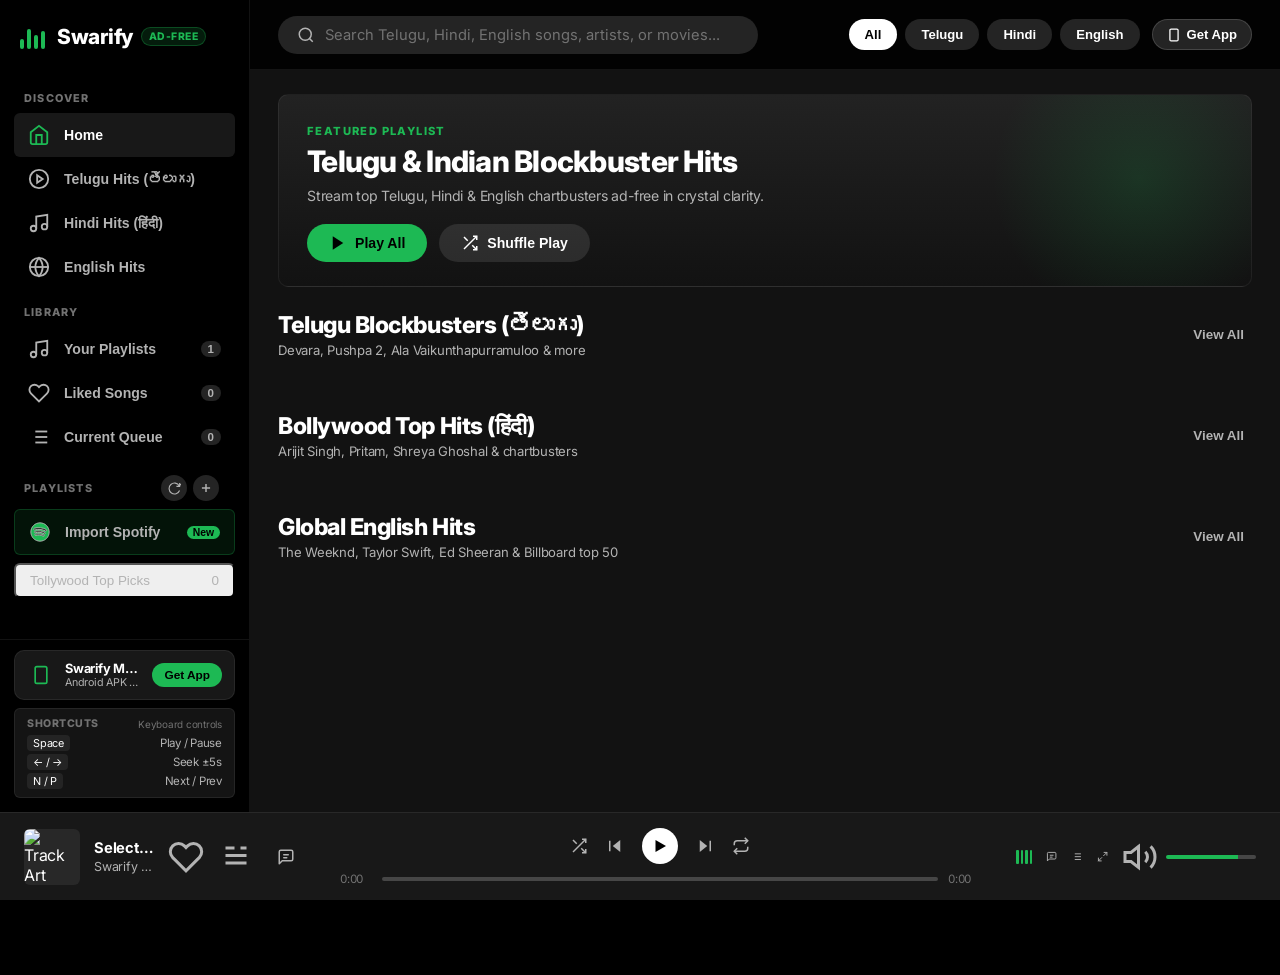
==== static/index.html @ ed112e4e "fix: resolve syntax error in app.js, uncap stream rate limits, and bump assets to v27.0" ====
<!DOCTYPE html>
<html lang="en">
<head>
  <meta charset="UTF-8" />
  <meta name="viewport" content="width=device-width, initial-scale=1.0, viewport-fit=cover" />
  <title>Swarify — Free Ad-Free Music Streaming</title>
  <meta name="description" content="Stream Indian & Global chartbusters ad-free with crystal clarity, offline playback, and background audio." />
  <meta name="theme-color" content="#000000" />
  <meta name="mobile-web-app-capable" content="yes" />
  <meta name="apple-mobile-web-app-capable" content="yes" />
  <meta name="apple-mobile-web-app-status-bar-style" content="black-translucent" />
  <meta name="apple-mobile-web-app-title" content="Swarify" />
  <link rel="manifest" href="/manifest.json" />
  <link rel="icon" type="image/svg+xml" href="/static/icons/icon.svg" />
  <link rel="icon" type="image/png" sizes="192x192" href="/static/icons/icon-192.png" />
  <link rel="apple-touch-icon" sizes="192x192" href="/static/icons/icon-192.png" />
  <link rel="apple-touch-icon" href="/static/icons/icon-192.png" />
  <link rel="preconnect" href="https://fonts.googleapis.com">
  <link rel="preconnect" href="https://fonts.gstatic.com" crossorigin>
  <link href="https://fonts.googleapis.com/css2?family=Inter:wght@400;500;600;700;800&family=Plus+Jakarta+Sans:wght@600;700;800&display=swap" rel="stylesheet" media="print" onload="this.media='all'">
  <link rel="stylesheet" href="/static/styles.css?v=27.0" />
  <style>
    /* Critical 0ms render styles & zero overflow-x */
    *, *::before, *::after { box-sizing: border-box; }
    html, body { overflow-x: hidden; max-width: 100vw; width: 100%; }
    body { background-color: #000000; color: #FFFFFF; font-family: 'Inter', -apple-system, BlinkMacSystemFont, 'Plus Jakarta Sans', system-ui, sans-serif; margin: 0; padding: 0; }
  </style>
</head>
<body>
  <!-- Offline Status Banner -->
  <div id="offline-banner" class="offline-banner hidden" role="alert">
    <span>Offline Mode • Cached tracks & library remain playable</span>
  </div>
  <div class="app-container">
    <!-- Sidebar Navigation -->
    <aside class="sidebar">
      <div class="sidebar-header">
        <div class="brand-logo">
          <div class="logo-icon" id="brand-logo-icon">
            <span class="bar bar-1"></span>
            <span class="bar bar-2"></span>
            <span class="bar bar-3"></span>
            <span class="bar bar-4"></span>
          </div>
          <div class="logo-text">
            <h2>Swarify</h2>
            <span class="badge-free">AD-FREE</span>
          </div>
        </div>
      </div>

      <nav class="sidebar-nav">
        <div class="nav-section-title">DISCOVER</div>
        <button class="nav-item active" data-view="home">
          <svg viewBox="0 0 24 24" fill="none" stroke="currentColor" stroke-width="2"><path d="M3 9l9-7 9 7v11a2 2 0 0 1-2 2H5a2 2 0 0 1-2-2z"></path><polyline points="9 22 9 12 15 12 15 22"></polyline></svg>
          <span>Home</span>
        </button>
        <button class="nav-item" data-view="telugu">
          <svg viewBox="0 0 24 24" fill="none" stroke="currentColor" stroke-width="2"><circle cx="12" cy="12" r="10"></circle><polygon points="10 8 16 12 10 16 10 8"></polygon></svg>
          <span>Telugu Hits (తెలుగు)</span>
        </button>
        <button class="nav-item" data-view="hindi">
          <svg viewBox="0 0 24 24" fill="none" stroke="currentColor" stroke-width="2"><path d="M9 18V5l12-2v13"></path><circle cx="6" cy="18" r="3"></circle><circle cx="18" cy="16" r="3"></circle></svg>
          <span>Hindi Hits (हिंदी)</span>
        </button>
        <button class="nav-item" data-view="english">
          <svg viewBox="0 0 24 24" fill="none" stroke="currentColor" stroke-width="2"><circle cx="12" cy="12" r="10"></circle><line x1="2" y1="12" x2="22" y2="12"></line><path d="M12 2a15.3 15.3 0 0 1 4 10 15.3 15.3 0 0 1-4 10 15.3 15.3 0 0 1-4-10 15.3 15.3 0 0 1 4-10z"></path></svg>
          <span>English Hits</span>
        </button>

        <div class="nav-section-title">LIBRARY</div>
        <button class="nav-item" data-view="all-playlists" id="nav-all-playlists">
          <svg viewBox="0 0 24 24" fill="none" stroke="currentColor" stroke-width="2"><path d="M9 18V5l12-2v13"></path><circle cx="6" cy="18" r="3"></circle><circle cx="18" cy="16" r="3"></circle></svg>
          <span>Your Playlists</span>
          <span class="count-badge" id="playlists-count">0</span>
        </button>
        <button class="nav-item" data-view="liked">
          <svg viewBox="0 0 24 24" fill="none" stroke="currentColor" stroke-width="2"><path d="M20.84 4.61a5.5 5.5 0 0 0-7.78 0L12 5.67l-1.06-1.06a5.5 5.5 0 0 0-7.78 7.78l1.06 1.06L12 21.23l7.78-7.78 1.06-1.06a5.5 5.5 0 0 0 0-7.78z"></path></svg>
          <span>Liked Songs</span>
          <span class="count-badge" id="liked-count">0</span>
        </button>
        <button class="nav-item" data-view="queue-view">
          <svg viewBox="0 0 24 24" fill="none" stroke="currentColor" stroke-width="2"><line x1="8" y1="6" x2="21" y2="6"></line><line x1="8" y1="12" x2="21" y2="12"></line><line x1="8" y1="18" x2="21" y2="18"></line><line x1="3" y1="6" x2="3.01" y2="6"></line><line x1="3" y1="12" x2="3.01" y2="12"></line><line x1="3" y1="18" x2="3.01" y2="18"></line></svg>
          <span>Current Queue</span>
          <span class="count-badge" id="queue-nav-count">0</span>
        </button>
        <div class="nav-section-title playlist-nav-header">
          <span>PLAYLISTS</span>
          <div class="playlist-header-actions" style="display: flex; gap: 6px; align-items: center;">
            <button class="btn-create-pl-mini" id="btn-open-sync" title="Sync with Phone / Laptop (Cloud Backup)">
              <svg viewBox="0 0 24 24" width="13" height="13" fill="none" stroke="currentColor" stroke-width="2"><path d="M21.5 2v6h-6M21.34 15.57a10 10 0 1 1-.57-8.38l5.67-5.67"/></svg>
            </button>
            <button class="btn-create-pl-mini" id="btn-open-create-playlist" title="Create New Playlist">
              <svg viewBox="0 0 24 24" width="14" height="14" fill="none" stroke="currentColor" stroke-width="2.5"><line x1="12" y1="5" x2="12" y2="19"></line><line x1="5" y1="12" x2="19" y2="12"></line></svg>
            </button>
          </div>
        </div>
        <button class="nav-item btn-spotify-nav" id="btn-open-spotify-import" title="Import public playlist or album from Spotify">
          <svg class="spotify-logo-svg" viewBox="0 0 24 24" width="18" height="18" fill="currentColor"><path d="M12 2C6.477 2 2 6.477 2 12c0 5.523 4.477 10 10 10s10-4.477 10-10c0-5.523-4.477-10-10-10zm4.586 14.424c-.18.295-.563.387-.857.207-2.35-1.434-5.308-1.758-8.793-.963-.335.077-.67-.133-.746-.469-.077-.334.132-.67.467-.747 3.808-.87 7.076-.496 9.721 1.12.295.18.388.564.208.852zm1.224-2.72c-.226.367-.706.482-1.072.257-2.687-1.652-6.785-2.131-9.965-1.166-.413.127-.849-.107-.975-.52-.127-.414.108-.85.52-.976 3.632-1.102 8.147-.568 11.235 1.332.366.226.482.707.257 1.073zm.105-2.835C14.692 8.95 9.375 8.775 6.297 9.71c-.493.15-1.016-.129-1.166-.622-.149-.493.13-1.016.623-1.166 3.532-1.072 9.404-.866 13.115 1.338.445.264.59.838.327 1.282-.264.443-.838.59-1.281.327z"/></svg>
          <span>Import Spotify</span>
          <span class="badge-spotify-pill">New</span>
        </button>
        <div class="playlist-nav-list" id="playlist-nav-list">
          <!-- Dynamically populated playlists -->
        </div>
      </nav>

      <div class="sidebar-footer">
        <div class="app-download-card" id="sidebar-app-card">
          <div class="app-card-icon">
            <svg viewBox="0 0 24 24" width="20" height="20" fill="none" stroke="#1DB954" stroke-width="2"><rect x="5" y="2" width="14" height="20" rx="2" ry="2"></rect><line x1="12" y1="18" x2="12.01" y2="18"></line></svg>
          </div>
          <div class="app-card-info">
            <span class="app-card-title">Swarify Mobile App</span>
            <span class="app-card-sub">Android APK & PWA • Free</span>
          </div>
          <button class="btn-app-card-action" id="btn-sidebar-get-app" title="Install App" aria-label="Install Swarify Mobile App">Get App</button>
        </div>

        <div class="shortcuts-card" id="shortcuts-card">
          <div class="kbd-header">
            <span class="kbd-title">Shortcuts</span>
            <span class="kbd-hint">Keyboard controls</span>
          </div>
          <div class="kbd-row"><kbd>Space</kbd> <span>Play / Pause</span></div>
          <div class="kbd-row"><kbd>← / →</kbd> <span>Seek ±5s</span></div>
          <div class="kbd-row"><kbd>N / P</kbd> <span>Next / Prev</span></div>
        </div>
      </div>
    </aside>

    <!-- Main Content Area -->
    <main class="main-content">
      <!-- Top Navigation & Search Bar -->
      <header class="top-header">
        <div class="search-container">
          <div class="search-box">
            <svg class="search-icon" viewBox="0 0 24 24" fill="none" stroke="currentColor" stroke-width="2"><circle cx="11" cy="11" r="8"></circle><line x1="21" y1="21" x2="16.65" y2="16.65"></line></svg>
            <input type="text" id="search-input" placeholder="Search Telugu, Hindi, English songs, artists, or movies..." maxlength="150" autocomplete="off" />
            <button id="clear-search-btn" class="clear-btn hidden">&times;</button>
          </div>
          <!-- Auto-complete Suggestions Dropdown -->
          <div id="suggestions-dropdown" class="suggestions-dropdown hidden"></div>
        </div>

        <div class="header-actions">
          <div class="filter-chips" role="tablist" aria-label="Language filters">
            <button class="chip active" data-lang="all" role="tab" aria-selected="true" aria-label="Show all languages">All</button>
            <button class="chip" data-lang="telugu" role="tab" aria-selected="false" aria-label="Filter by Telugu hits">Telugu</button>
            <button class="chip" data-lang="hindi" role="tab" aria-selected="false" aria-label="Filter by Hindi hits">Hindi</button>
            <button class="chip" data-lang="english" role="tab" aria-selected="false" aria-label="Filter by English hits">English</button>
          </div>
          <button class="btn-app-install-header" id="btn-header-get-app" title="Download Mobile App / Install" aria-label="Download or Install Mobile App">
            <svg viewBox="0 0 24 24" width="14" height="14" fill="none" stroke="currentColor" stroke-width="2.2"><rect x="5" y="2" width="14" height="20" rx="2" ry="2"></rect><line x1="12" y1="18" x2="12.01" y2="18"></line></svg>
            <span>Get App</span>
          </button>
        </div>
      </header>

      <!-- Scrollable Main View -->
      <section class="content-scrollable is-home" id="main-view">
        <!-- Dynamic Hero Banner -->
        <div class="hero-banner" id="hero-banner">
          <div class="hero-content">
            <span class="hero-tag">FEATURED PLAYLIST</span>
            <h1 class="hero-title" id="hero-title">Telugu & Indian Blockbuster Hits</h1>
            <p class="hero-desc" id="hero-desc">Stream top Telugu, Hindi & English chartbusters ad-free in crystal clarity.</p>
            <div class="hero-buttons">
              <button class="btn-primary" id="hero-play-all-btn">
                <svg viewBox="0 0 24 24" fill="currentColor"><polygon points="5 3 19 12 5 21 5 3"></polygon></svg>
                <span>Play All</span>
              </button>
              <button class="btn-secondary" id="hero-shuffle-btn">
                <svg viewBox="0 0 24 24" fill="none" stroke="currentColor" stroke-width="2"><polyline points="16 3 21 3 21 8"></polyline><line x1="4" y1="20" x2="21" y2="3"></line><polyline points="21 16 21 21 16 21"></polyline><line x1="15" y1="15" x2="21" y2="21"></line><line x1="4" y1="4" x2="9" y2="9"></line></svg>
                <span>Shuffle Play</span>
              </button>
            </div>
          </div>
        </div>

        <!-- Section Containers -->
        <div id="songs-container">
          <!-- Dynamically populated sections or search results -->
          <div class="content-section hidden" id="home-playlists-section">
            <div class="section-header">
              <div class="section-title-group">
                <h2>Your Playlists</h2>
                <span class="section-subtitle" id="home-playlists-subtitle">Custom collections & imported tracks</span>
              </div>
              <div class="section-actions-group" style="display: flex; gap: 8px; align-items: center;">
                <button class="btn-sync-pill" id="btn-home-sync" title="Sync between Laptop & Phone">
                  <svg viewBox="0 0 24 24" width="13" height="13" fill="none" stroke="currentColor" stroke-width="2"><path d="M21.5 2v6h-6M21.34 15.57a10 10 0 1 1-.57-8.38l5.67-5.67"/></svg>
                  <span>Sync Devices</span>
                </button>
                <button class="btn-view-all" data-target="all-playlists">View All</button>
              </div>
            </div>
            <div class="playlist-cards-grid" id="home-playlists-grid"></div>
          </div>

          <div class="content-section" id="telugu-section">
            <div class="section-header">
              <div class="section-title-group">
                <h2>Telugu Blockbusters (తెలుగు)</h2>
                <span class="section-subtitle">Devara, Pushpa 2, Ala Vaikunthapurramuloo & more</span>
              </div>
              <button class="btn-view-all" data-target="telugu">View All</button>
            </div>
            <div class="song-grid" id="telugu-grid"></div>
          </div>

          <div class="content-section" id="hindi-section">
            <div class="section-header">
              <div class="section-title-group">
                <h2>Bollywood Top Hits (हिंदी)</h2>
                <span class="section-subtitle">Arijit Singh, Pritam, Shreya Ghoshal & chartbusters</span>
              </div>
              <button class="btn-view-all" data-target="hindi">View All</button>
            </div>
            <div class="song-grid" id="hindi-grid"></div>
          </div>

          <div class="content-section" id="english-section">
            <div class="section-header">
              <div class="section-title-group">
                <h2>Global English Hits</h2>
                <span class="section-subtitle">The Weeknd, Taylor Swift, Ed Sheeran & Billboard top 50</span>
              </div>
              <button class="btn-view-all" data-target="english">View All</button>
            </div>
            <div class="song-grid" id="english-grid"></div>
          </div>
        </div>
      </section>
    </main>

    <!-- Queue Drawer Side Panel -->
    <aside class="queue-drawer hidden" id="queue-drawer">
      <div class="queue-header">
        <h3>Playing Queue</h3>
        <button class="btn-icon close-queue" id="close-queue-btn">&times;</button>
      </div>
      <div class="queue-list" id="queue-list">
        <!-- Dynamically rendered queue tracks -->
      </div>
    </aside>
  </div>

  <!-- Persistent Bottom Player -->
  <footer class="player-bar" id="player-bar">
    <!-- Slim Mobile Mini Player Top Progress Bar -->
    <div class="mobile-mini-progress" id="mobile-mini-progress">
      <div class="mobile-mini-progress-fill" id="mobile-mini-progress-fill"></div>
    </div>

    <!-- Left Track Info -->
    <div class="player-track-info" id="player-track-info">
      <div class="track-thumb-wrapper">
        <img id="player-thumb" src="https://i.ytimg.com/vi/g44VQxMcFH4/hqdefault.jpg" alt="Track Art" loading="lazy" decoding="async" />
        <div class="playing-indicator-overlay hidden" id="playing-indicator-overlay">
          <span></span><span></span><span></span>
        </div>
      </div>
      <div class="track-meta">
        <div class="track-title-scroller">
          <h4 id="player-title">Select a song to start listening</h4>
        </div>
        <p id="player-artist">Swarify • 100% Free & Ad-Free</p>
      </div>
      <button class="btn-icon like-btn" id="player-like-btn" title="Add to Liked Songs" aria-label="Add to Liked Songs">
        <svg viewBox="0 0 24 24" fill="none" stroke="currentColor" stroke-width="2"><path d="M20.84 4.61a5.5 5.5 0 0 0-7.78 0L12 5.67l-1.06-1.06a5.5 5.5 0 0 0-7.78 7.78l1.06 1.06L12 21.23l7.78-7.78 1.06-1.06a5.5 5.5 0 0 0 0-7.78z"></path></svg>
      </button>
      <button class="btn-icon add-pl-btn" id="player-add-playlist-btn" title="Add to Playlist" aria-label="Add to Playlist">
        <svg viewBox="0 0 24 24" fill="none" stroke="currentColor" stroke-width="2"><path d="M19 11H5M19 16H5M11 6H5M19 6h-4"></path></svg>
      </button>
      <button class="btn-icon lyrics-btn-compact" id="btn-player-bar-lyrics" title="Lyrics (L)" aria-label="Toggle Lyrics">
        <svg viewBox="0 0 24 24" fill="none" stroke="currentColor" stroke-width="2" stroke-linecap="round" stroke-linejoin="round" width="18" height="18"><path d="M21 15a2 2 0 0 1-2 2H7l-4 4V5a2 2 0 0 1 2-2h14a2 2 0 0 1 2 2z"></path><line x1="9" y1="9" x2="15" y2="9"></line><line x1="9" y1="13" x2="13" y2="13"></line></svg>
      </button>
    </div>

    <!-- Center Playback Controls & Scrubber -->
    <div class="player-center">
      <div class="player-buttons">
        <button class="btn-ctrl" id="btn-shuffle" title="Shuffle" aria-label="Toggle shuffle">
          <svg viewBox="0 0 24 24" fill="none" stroke="currentColor" stroke-width="2"><polyline points="16 3 21 3 21 8"></polyline><line x1="4" y1="20" x2="21" y2="3"></line><polyline points="21 16 21 21 16 21"></polyline><line x1="15" y1="15" x2="21" y2="21"></line><line x1="4" y1="4" x2="9" y2="9"></line></svg>
        </button>
        <button class="btn-ctrl" id="btn-prev" title="Previous (P)" aria-label="Previous track">
          <svg viewBox="0 0 24 24" fill="currentColor"><polygon points="19 20 9 12 19 4 19 20"></polygon><line x1="5" y1="19" x2="5" y2="5" stroke="currentColor" stroke-width="2"></line></svg>
        </button>
        <button class="btn-ctrl btn-play-pause" id="btn-play" title="Play/Pause (Space)" aria-label="Play or pause">
          <svg id="play-icon" viewBox="0 0 24 24" fill="currentColor"><polygon points="6 4 20 12 6 20 6 4"></polygon></svg>
          <svg id="pause-icon" class="hidden" viewBox="0 0 24 24" fill="currentColor"><rect x="6" y="4" width="4" height="16"></rect><rect x="14" y="4" width="4" height="16"></rect></svg>
        </button>
        <button class="btn-ctrl" id="btn-next" title="Next (N)" aria-label="Next track">
          <svg viewBox="0 0 24 24" fill="currentColor"><polygon points="5 4 15 12 5 20 5 4"></polygon><line x1="19" y1="5" x2="19" y2="19" stroke="currentColor" stroke-width="2"></line></svg>
        </button>
        <button class="btn-ctrl" id="btn-repeat" title="Repeat" aria-label="Toggle repeat mode">
          <svg viewBox="0 0 24 24" fill="none" stroke="currentColor" stroke-width="2"><polyline points="17 1 21 5 17 9"></polyline><path d="M3 11V9a4 4 0 0 1 4-4h14"></path><polyline points="7 23 3 19 7 15"></polyline><path d="M21 13v2a4 4 0 0 1-4 4H3"></path></svg>
          <span class="repeat-one-indicator hidden">1</span>
        </button>
      </div>

      <div class="scrubber-container">
        <span class="time-label" id="current-time">0:00</span>
        <div class="progress-bar-wrapper" id="progress-wrapper" role="slider" aria-label="Track progress slider" aria-valuemin="0" aria-valuemax="100" aria-valuenow="0" tabindex="0">
          <div class="scrubber-hover-tooltip hidden" id="scrubber-tooltip">0:00</div>
          <div class="progress-fill" id="progress-fill"></div>
          <div class="progress-thumb" id="progress-thumb"></div>
        </div>
        <span class="time-label" id="total-duration">0:00</span>
      </div>
    </div>

    <!-- Right Controls: Visualizer, Queue, Volume -->
    <div class="player-right">
      <div class="equalizer-bars" id="audio-visualizer" aria-hidden="true">
        <span></span><span></span><span></span><span></span>
      </div>

      <button class="btn-icon" id="btn-toggle-lyrics" title="Full Screen Lyrics (L)" aria-label="Toggle Full Screen Lyrics">
        <svg viewBox="0 0 24 24" fill="none" stroke="currentColor" stroke-width="2" stroke-linecap="round" stroke-linejoin="round"><path d="M21 15a2 2 0 0 1-2 2H7l-4 4V5a2 2 0 0 1 2-2h14a2 2 0 0 1 2 2z"></path><line x1="9" y1="9" x2="15" y2="9"></line><line x1="9" y1="13" x2="13" y2="13"></line></svg>
      </button>

      <button class="btn-icon" id="btn-toggle-queue" title="View Queue" aria-label="Toggle play queue">
        <svg viewBox="0 0 24 24" fill="none" stroke="currentColor" stroke-width="2"><line x1="8" y1="6" x2="21" y2="6"></line><line x1="8" y1="12" x2="21" y2="12"></line><line x1="8" y1="18" x2="21" y2="18"></line><line x1="3" y1="6" x2="3.01" y2="6"></line><line x1="3" y1="12" x2="3.01" y2="12"></line><line x1="3" y1="18" x2="3.01" y2="18"></line></svg>
      </button>

      <button class="btn-icon" id="btn-toggle-fullscreen" title="Full Screen Cinema Mode (F)" aria-label="Toggle Full Screen">
        <svg viewBox="0 0 24 24" fill="none" stroke="currentColor" stroke-width="2" stroke-linecap="round" stroke-linejoin="round"><polyline points="15 3 21 3 21 9"></polyline><polyline points="9 21 3 21 3 15"></polyline><line x1="21" y1="3" x2="14" y2="10"></line><line x1="3" y1="21" x2="10" y2="14"></line></svg>
      </button>

      <div class="volume-container">
        <button class="btn-icon" id="btn-mute" title="Mute/Unmute" aria-label="Mute or unmute volume">
          <svg id="vol-high-icon" viewBox="0 0 24 24" fill="none" stroke="currentColor" stroke-width="2"><polygon points="11 5 6 9 2 9 2 15 6 15 11 19 11 5"></polygon><path d="M19.07 4.93a10 10 0 0 1 0 14.14M15.54 8.46a5 5 0 0 1 0 7.07"></path></svg>
          <svg id="vol-mute-icon" class="hidden" viewBox="0 0 24 24" fill="none" stroke="currentColor" stroke-width="2"><polygon points="11 5 6 9 2 9 2 15 6 15 11 19 11 5"></polygon><line x1="23" y1="9" x2="17" y2="15"></line><line x1="17" y1="9" x2="23" y2="15"></line></svg>
        </button>
        <input type="range" id="volume-slider" min="0" max="100" value="80" aria-label="Volume level" />
      </div>
    </div>
  </footer>

  <!-- Mobile Bottom Navigation Bar (Spotify / Apple Music Style) -->
  <nav class="mobile-bottom-nav" id="mobile-bottom-nav">
    <button type="button" class="mobile-nav-tab active" data-view="home">
      <svg viewBox="0 0 24 24" fill="none" stroke="currentColor" stroke-width="2"><path d="M3 9l9-7 9 7v11a2 2 0 0 1-2 2H5a2 2 0 0 1-2-2z"></path><polyline points="9 22 9 12 15 12 15 22"></polyline></svg>
      <span>Home</span>
    </button>
    <button type="button" class="mobile-nav-tab" data-view="telugu">
      <svg viewBox="0 0 24 24" fill="none" stroke="currentColor" stroke-width="2"><circle cx="12" cy="12" r="10"></circle><polygon points="10 8 16 12 10 16 10 8"></polygon></svg>
      <span>Telugu</span>
    </button>
    <button type="button" class="mobile-nav-tab" data-view="all-playlists">
      <svg viewBox="0 0 24 24" fill="none" stroke="currentColor" stroke-width="2"><path d="M9 18V5l12-2v13"></path><circle cx="6" cy="18" r="3"></circle><circle cx="18" cy="16" r="3"></circle></svg>
      <span>Playlists</span>
    </button>
    <button type="button" class="mobile-nav-tab" data-view="liked">
      <svg viewBox="0 0 24 24" fill="none" stroke="currentColor" stroke-width="2"><path d="M20.84 4.61a5.5 5.5 0 0 0-7.78 0L12 5.67l-1.06-1.06a5.5 5.5 0 0 0-7.78 7.78l1.06 1.06L12 21.23l7.78-7.78 1.06-1.06a5.5 5.5 0 0 0 0-7.78z"></path></svg>
      <span>Liked</span>
    </button>
  </nav>

  <!-- Full-Screen Mobile Now-Playing Sheet (Slides up on tap) -->
  <div class="mobile-now-playing-sheet hidden" id="mobile-now-playing-sheet" role="region" aria-label="Now Playing View">
    <div class="sheet-drag-pill" id="sheet-drag-pill" title="Swipe down to close"></div>
    <div class="sheet-header">
      <button type="button" class="btn-icon sheet-collapse-btn" id="btn-collapse-mobile-player" title="Collapse Player" aria-label="Collapse now playing sheet">
        <svg viewBox="0 0 24 24" fill="none" stroke="currentColor" stroke-width="2.5"><polyline points="6 9 12 15 18 9"></polyline></svg>
      </button>
      <div class="sheet-header-title">
        <span class="sheet-supertitle">PLAYING FROM SWARIFY</span>
        <span class="sheet-album-name" id="sheet-header-album">Trending Chartbusters</span>
      </div>
      <button type="button" class="btn-icon" id="sheet-btn-queue" title="View Queue" aria-label="View playing queue">
        <svg viewBox="0 0 24 24" fill="none" stroke="currentColor" stroke-width="2"><line x1="8" y1="6" x2="21" y2="6"></line><line x1="8" y1="12" x2="21" y2="12"></line><line x1="8" y1="18" x2="21" y2="18"></line><line x1="3" y1="6" x2="3.01" y2="6"></line><line x1="3" y1="12" x2="3.01" y2="12"></line><line x1="3" y1="18" x2="3.01" y2="18"></line></svg>
      </button>
    </div>

    <div class="sheet-artwork-container">
      <img id="sheet-thumb" src="https://i.ytimg.com/vi/g44VQxMcFH4/hqdefault.jpg" alt="Now Playing Album Art" loading="lazy" decoding="async" />
    </div>

    <div class="sheet-meta-row">
      <div class="sheet-meta-info">
        <h3 id="sheet-title">Select a song to start listening</h3>
        <p id="sheet-artist">Swarify • 100% Free & Ad-Free</p>
      </div>
      <button type="button" class="btn-icon like-btn" id="sheet-like-btn" title="Like Song" aria-label="Add to Liked Songs">
        <svg viewBox="0 0 24 24" fill="none" stroke="currentColor" stroke-width="2"><path d="M20.84 4.61a5.5 5.5 0 0 0-7.78 0L12 5.67l-1.06-1.06a5.5 5.5 0 0 0-7.78 7.78l1.06 1.06L12 21.23l7.78-7.78 1.06-1.06a5.5 5.5 0 0 0 0-7.78z"></path></svg>
      </button>
    </div>

    <div class="sheet-scrubber-box">
      <div class="progress-bar-wrapper" id="sheet-progress-wrapper" role="slider" aria-label="Track progress slider" aria-valuemin="0" aria-valuemax="100" aria-valuenow="0" tabindex="0">
        <div class="progress-fill" id="sheet-progress-fill"></div>
        <div class="progress-thumb" id="sheet-progress-thumb"></div>
      </div>
      <div class="sheet-time-labels">
        <span id="sheet-current-time">0:00</span>
        <span id="sheet-total-duration">0:00</span>
      </div>
    </div>

    <div class="sheet-controls-row">
      <button type="button" class="btn-ctrl" id="sheet-btn-shuffle" title="Shuffle" aria-label="Toggle shuffle">
        <svg viewBox="0 0 24 24" fill="none" stroke="currentColor" stroke-width="2"><polyline points="16 3 21 3 21 8"></polyline><line x1="4" y1="20" x2="21" y2="3"></line><polyline points="21 16 21 21 16 21"></polyline><line x1="15" y1="15" x2="21" y2="21"></line><line x1="4" y1="4" x2="9" y2="9"></line></svg>
      </button>
      <button type="button" class="btn-ctrl" id="sheet-btn-prev" title="Previous" aria-label="Previous track">
        <svg viewBox="0 0 24 24" fill="currentColor"><polygon points="19 20 9 12 19 4 19 20"></polygon><line x1="5" y1="19" x2="5" y2="5" stroke="currentColor" stroke-width="2"></line></svg>
      </button>
      <button type="button" class="btn-ctrl btn-play-pause sheet-play-btn" id="sheet-btn-play" title="Play/Pause" aria-label="Play or pause">
        <svg id="sheet-play-icon" viewBox="0 0 24 24" fill="currentColor"><polygon points="6 4 20 12 6 20 6 4"></polygon></svg>
        <svg id="sheet-pause-icon" class="hidden" viewBox="0 0 24 24" fill="currentColor"><rect x="6" y="4" width="4" height="16"></rect><rect x="14" y="4" width="4" height="16"></rect></svg>
      </button>
      <button type="button" class="btn-ctrl" id="sheet-btn-next" title="Next" aria-label="Next track">
        <svg viewBox="0 0 24 24" fill="currentColor"><polygon points="5 4 15 12 5 20 5 4"></polygon><line x1="19" y1="5" x2="19" y2="19" stroke="currentColor" stroke-width="2"></line></svg>
      </button>
      <button type="button" class="btn-ctrl" id="sheet-btn-repeat" title="Repeat" aria-label="Toggle repeat mode">
        <svg viewBox="0 0 24 24" fill="none" stroke="currentColor" stroke-width="2"><polyline points="17 1 21 5 17 9"></polyline><path d="M3 11V9a4 4 0 0 1 4-4h14"></path><polyline points="7 23 3 19 7 15"></polyline><path d="M21 13v2a4 4 0 0 1-4 4H3"></path></svg>
        <span class="repeat-one-indicator hidden">1</span>
      </button>
    </div>

    <div class="sheet-bottom-actions">
      <button type="button" class="sheet-action-btn" id="sheet-btn-lyrics" aria-label="View Full Screen Lyrics">
        <svg viewBox="0 0 24 24" width="18" height="18" fill="none" stroke="currentColor" stroke-width="2" stroke-linecap="round" stroke-linejoin="round"><path d="M21 15a2 2 0 0 1-2 2H7l-4 4V5a2 2 0 0 1 2-2h14a2 2 0 0 1 2 2z"></path><line x1="9" y1="9" x2="15" y2="9"></line><line x1="9" y1="13" x2="13" y2="13"></line></svg>
        <span>Lyrics</span>
      </button>
      <button type="button" class="sheet-action-btn" id="sheet-btn-add-playlist" aria-label="Add current song to playlist">
        <svg viewBox="0 0 24 24" width="18" height="18" fill="none" stroke="currentColor" stroke-width="2"><path d="M19 11H5M19 16H5M11 6H5M19 6h-4"></path></svg>
        <span>Add to Playlist</span>
      </button>
    </div>
  </div>

  <!-- Create Playlist Modal -->
  <div class="modal-overlay hidden" id="create-playlist-modal">
    <div class="modal-card">
      <div class="modal-header">
        <h3>Create New Playlist</h3>
        <button class="modal-close-btn" id="close-create-pl-modal">&times;</button>
      </div>
      <div class="modal-body">
        <div class="form-group">
          <label for="pl-name-input">Playlist Name</label>
          <input type="text" id="pl-name-input" placeholder="e.g. My Telugu Hits" maxlength="50" autocomplete="off" />
        </div>
        <div class="form-group">
          <label for="pl-desc-input">Description (optional)</label>
          <input type="text" id="pl-desc-input" placeholder="e.g. Best Tollywood beats & melodies" maxlength="120" autocomplete="off" />
        </div>
      </div>
      <div class="modal-footer">
        <button class="btn-secondary modal-cancel-btn" id="cancel-create-pl-btn">Cancel</button>
        <button class="btn-primary" id="confirm-create-pl-btn">Create Playlist</button>
      </div>
    </div>
  </div>

  <!-- Add to Playlist Modal -->
  <div class="modal-overlay hidden" id="add-to-playlist-modal">
    <div class="modal-card">
      <div class="modal-header">
        <h3>Add to Playlist</h3>
        <button class="modal-close-btn" id="close-add-to-pl-modal">&times;</button>
      </div>
      <div class="modal-body">
        <p class="modal-subtitle" id="add-to-pl-song-title">Select a playlist for this song:</p>
        <div class="modal-pl-list" id="modal-pl-list">
          <!-- Dynamically populated playlists -->
        </div>
        <div class="modal-quick-create">
          <button class="btn-text-action" id="btn-quick-create-pl">+ Create New Playlist</button>
        </div>
      </div>
    </div>
  </div>

  <!-- Spotify Import Modal -->
  <div class="modal-overlay hidden" id="spotify-import-modal">
    <div class="modal-card spotify-modal-card">
      <div class="modal-header">
        <div class="spotify-header-title">
          <svg viewBox="0 0 24 24" width="24" height="24" fill="#1db954"><path d="M12 2C6.477 2 2 6.477 2 12c0 5.523 4.477 10 10 10s10-4.477 10-10c0-5.523-4.477-10-10-10zm4.586 14.424c-.18.295-.563.387-.857.207-2.35-1.434-5.308-1.758-8.793-.963-.335.077-.67-.133-.746-.469-.077-.334.132-.67.467-.747 3.808-.87 7.076-.496 9.721 1.12.295.18.388.564.208.852zm1.224-2.72c-.226.367-.706.482-1.072.257-2.687-1.652-6.785-2.131-9.965-1.166-.413.127-.849-.107-.975-.52-.127-.414.108-.85.52-.976 3.632-1.102 8.147-.568 11.235 1.332.366.226.482.707.257 1.073zm.105-2.835C14.692 8.95 9.375 8.775 6.297 9.71c-.493.15-1.016-.129-1.166-.622-.149-.493.13-1.016.623-1.166 3.532-1.072 9.404-.866 13.115 1.338.445.264.59.838.327 1.282-.264.443-.838.59-1.281.327z"/></svg>
          <h3>Import from Spotify</h3>
        </div>
        <button class="modal-close-btn" id="close-spotify-modal">&times;</button>
      </div>
      <div class="modal-body">
        <p class="modal-subtitle">Paste any public Spotify playlist, album, or track URL to import it directly into your Swarify library:</p>
        <div class="form-group">
          <label for="spotify-url-input">Spotify Share Link</label>
          <div class="spotify-input-wrapper">
            <input type="url" id="spotify-url-input" placeholder="https://open.spotify.com/playlist/..." maxlength="300" autocomplete="off" />
            <button type="button" class="btn-spotify-paste" id="btn-paste-spotify" title="Paste from clipboard">
              <svg viewBox="0 0 24 24" width="16" height="16" fill="none" stroke="currentColor" stroke-width="2"><path d="M16 4h2a2 2 0 0 1 2 2v14a2 2 0 0 1-2 2H6a2 2 0 0 1-2-2V6a2 2 0 0 1 2-2h2"></path><rect x="8" y="2" width="8" height="4" rx="1" ry="1"></rect></svg>
              <span>Paste</span>
            </button>
          </div>
        </div>
        <div class="spotify-hint-box">
          <svg viewBox="0 0 24 24" width="16" height="16" fill="none" stroke="currentColor" stroke-width="2"><circle cx="12" cy="12" r="10"></circle><line x1="12" y1="16" x2="12" y2="12"></line><line x1="12" y1="8" x2="12.01" y2="8"></line></svg>
          <span>Open Spotify &rarr; Click <strong>•••</strong> &rarr; Share &rarr; <strong>Copy link to playlist</strong>. No Spotify login required!</span>
        </div>
        <div id="spotify-import-status" class="spotify-status-area hidden">
          <div class="spotify-spinner"></div>
          <span id="spotify-status-text">Fetching playlist tracks...</span>
        </div>
      </div>
      <div class="modal-footer">
        <button class="btn-secondary modal-cancel-btn" id="cancel-spotify-btn">Cancel</button>
        <button class="btn-primary btn-spotify-submit" id="confirm-spotify-import-btn">
          <svg viewBox="0 0 24 24" width="16" height="16" fill="currentColor"><path d="M12 2C6.477 2 2 6.477 2 12c0 5.523 4.477 10 10 10s10-4.477 10-10c0-5.523-4.477-10-10-10zm4.586 14.424c-.18.295-.563.387-.857.207-2.35-1.434-5.308-1.758-8.793-.963-.335.077-.67-.133-.746-.469-.077-.334.132-.67.467-.747 3.808-.87 7.076-.496 9.721 1.12.295.18.388.564.208.852zm1.224-2.72c-.226.367-.706.482-1.072.257-2.687-1.652-6.785-2.131-9.965-1.166-.413.127-.849-.107-.975-.52-.127-.414.108-.85.52-.976 3.632-1.102 8.147-.568 11.235 1.332.366.226.482.707.257 1.073zm.105-2.835C14.692 8.95 9.375 8.775 6.297 9.71c-.493.15-1.016-.129-1.166-.622-.149-.493.13-1.016.623-1.166 3.532-1.072 9.404-.866 13.115 1.338.445.264.59.838.327 1.282-.264.443-.838.59-1.281.327z"/></svg>
          <span>Import Playlist</span>
        </button>
      </div>
    </div>
  </div>

  <!-- Sync & Cloud Backup Modal -->
  <div class="modal-overlay hidden" id="sync-modal">
    <div class="modal-card sync-modal-card">
      <div class="modal-header">
        <div class="sync-header-title" style="display: flex; align-items: center; gap: 8px;">
          <svg viewBox="0 0 24 24" width="22" height="22" fill="none" stroke="#10b981" stroke-width="2"><path d="M21.5 2v6h-6M21.34 15.57a10 10 0 1 1-.57-8.38l5.67-5.67"/></svg>
          <h3>Sync Devices & Cloud Backup</h3>
        </div>
        <button class="modal-close-btn" id="close-sync-modal">&times;</button>
      </div>
      <div class="modal-body">
        <p class="modal-subtitle">Access your playlists and liked songs on both your laptop and phone seamlessly:</p>
        
        <div class="sync-code-card">
          <div class="sync-code-label">YOUR DEVICE SYNC CODE</div>
          <div class="sync-code-box">
            <span class="sync-code-display" id="my-sync-code">Generating...</span>
            <button type="button" class="btn-copy-code" id="btn-copy-sync-code" title="Copy code">
              <svg viewBox="0 0 24 24" width="16" height="16" fill="none" stroke="currentColor" stroke-width="2"><rect x="9" y="9" width="13" height="13" rx="2" ry="2"></rect><path d="M5 15H4a2 2 0 0 1-2-2V4a2 2 0 0 1 2-2h9a2 2 0 0 1 2 2v1"></path></svg>
              <span>Copy</span>
            </button>
          </div>
          <p class="sync-code-hint">Enter this code on your phone or laptop to instantly load your playlists.</p>
        </div>

        <div class="sync-divider"><span>OR LOAD FROM ANOTHER DEVICE</span></div>

        <div class="form-group">
          <label for="input-remote-sync-code">Enter Sync Code from Other Device</label>
          <div class="sync-input-wrapper">
            <input type="text" id="input-remote-sync-code" placeholder="e.g. SW-8492" maxlength="10" autocomplete="off" style="text-transform: uppercase;" />
            <button type="button" class="btn-primary" id="btn-load-remote-sync" style="white-space: nowrap;">
              <span>Load Library</span>
            </button>
          </div>
        </div>

        <div class="sync-backup-actions">
          <button type="button" class="btn-secondary btn-backup-action" id="btn-export-json">
            <svg viewBox="0 0 24 24" width="14" height="14" fill="none" stroke="currentColor" stroke-width="2"><path d="M21 15v4a2 2 0 0 1-2 2H5a2 2 0 0 1-2-2v-4"></path><polyline points="7 10 12 15 17 10"></polyline><line x1="12" y1="15" x2="12" y2="3"></line></svg>
            <span>Export Backup</span>
          </button>
          <label class="btn-secondary btn-backup-action" style="cursor: pointer; margin: 0;">
            <svg viewBox="0 0 24 24" width="14" height="14" fill="none" stroke="currentColor" stroke-width="2"><path d="M21 15v4a2 2 0 0 1-2 2H5a2 2 0 0 1-2-2v-4"></path><polyline points="17 8 12 3 7 8"></polyline><line x1="12" y1="3" x2="12" y2="15"></line></svg>
            <span>Import Backup</span>
            <input type="file" id="input-import-json" accept=".json" style="display: none;" />
          </label>
        </div>
      </div>
    </div>
  </div>

  <!-- Mobile App Download & PWA Install Modal -->
  <div class="modal-overlay hidden" id="app-modal">
    <div class="modal-card app-modal-card">
      <div class="modal-header">
        <div style="display: flex; align-items: center; gap: 10px;">
          <div class="app-modal-badge-icon">
            <svg viewBox="0 0 24 24" width="24" height="24" fill="none" stroke="#C084FC" stroke-width="2"><rect x="5" y="2" width="14" height="20" rx="2" ry="2"></rect><line x1="12" y1="18" x2="12.01" y2="18"></line></svg>
          </div>
          <div>
            <h3 style="margin: 0; font-size: 1.15rem;">Swarify Mobile App</h3>
            <span style="font-size: 0.75rem; color: #C084FC; font-weight: 600;">100% Ad-Free • Background Audio • Lock Screen</span>
          </div>
        </div>
        <button class="modal-close-btn" id="close-app-modal">&times;</button>
      </div>
      <div class="modal-body">
        <div class="app-feature-list">
          <div class="app-feature-item">
            <div class="feat-icon">
              <svg viewBox="0 0 24 24" width="20" height="20" fill="none" stroke="#8B5CF6" stroke-width="2"><rect x="3" y="11" width="18" height="11" rx="2" ry="2"></rect><path d="M7 11V7a5 5 0 0 1 10 0v4"></path></svg>
            </div>
            <div>
              <strong>Lock Screen Controls</strong>
              <p>Skip tracks, pause, and seek with full album art when your phone screen is off.</p>
            </div>
          </div>
          <div class="app-feature-item">
            <div class="feat-icon">
              <svg viewBox="0 0 24 24" width="20" height="20" fill="none" stroke="#EC4899" stroke-width="2"><polygon points="13 2 3 14 12 14 11 22 21 10 12 10 13 2"></polygon></svg>
            </div>
            <div>
              <strong>Zero Ads & Studio Quality</strong>
              <p>Direct studio audio stream with instant playback and zero commercials.</p>
            </div>
          </div>
          <div class="app-feature-item">
            <div class="feat-icon">
              <svg viewBox="0 0 24 24" width="20" height="20" fill="none" stroke="#06B6D4" stroke-width="2"><rect x="5" y="2" width="14" height="20" rx="2" ry="2"></rect><line x1="12" y1="18" x2="12.01" y2="18"></line></svg>
            </div>
            <div>
              <strong>Instant PWA Web App</strong>
              <p>Install directly to your home screen right now — no App Store login needed.</p>
            </div>
          </div>
        </div>

        <div class="app-download-box">
          <!-- Method 2: Direct Android APK Download -->
          <a href="/download/apk" class="btn-download-apk-action" id="btn-download-apk" download="Swarify-Music.apk">
            <div class="btn-apk-icon">
              <svg viewBox="0 0 24 24" width="24" height="24" fill="currentColor">
                <path d="M17.523 15.3414c-.5511 0-.9993-.4486-.9993-.9997s.4482-.9993.9993-.9993c.551 0 .9993.4482.9993.9993s-.4483.9997-.9993.9997m-11.046 0c-.5511 0-.9993-.4486-.9993-.9997s.4482-.9993.9993-.9993c.5511 0 .9994.4482.9994.9993s-.4483.9997-.9994.9997m11.4045-6.02l1.9973-3.4592a.416.416 0 00-.1521-.5676.416.416 0 00-.5676.1521l-2.0223 3.503C15.5902 8.4116 13.8533 8.12 12 8.12s-3.5902.2916-5.1368.8297L4.8409 5.4467a.4161.4161 0 00-.5676-.1521.4157.4157 0 00-.1521.5676l1.9973 3.4592C2.6889 11.1867.3432 14.6589 0 18.761h24c-.3432-4.1021-2.6889-7.5743-6.1185-9.4396"/>
              </svg>
            </div>
            <div class="btn-apk-content">
              <span class="btn-apk-title">Download Android APK</span>
              <span class="btn-apk-sub">Direct Install • v1.0 • Fast &amp; Ad-Free</span>
            </div>
            <span class="btn-apk-badge">APK</span>
          </a>

          <!-- Secondary 1-Click PWA Option -->
          <button type="button" class="btn-secondary-pwa-action" id="btn-trigger-pwa-install">
            <svg viewBox="0 0 24 24" width="18" height="18" fill="none" stroke="currentColor" stroke-width="2.2"><path d="M21 15v4a2 2 0 0 1-2 2H5a2 2 0 0 1-2-2v-4"></path><polyline points="7 10 12 15 17 10"></polyline><line x1="12" y1="15" x2="12" y2="3"></line></svg>
            <span>Or Install Web App (Instant 1-Click PWA)</span>
          </button>
        </div>

        <div class="app-install-instructions">
          <h4>
            <svg viewBox="0 0 24 24" width="16" height="16" fill="none" stroke="currentColor" stroke-width="2"><circle cx="12" cy="12" r="10"></circle><line x1="12" y1="16" x2="12" y2="12"></line><line x1="12" y1="8" x2="12.01" y2="8"></line></svg>
            <span>How to install APK on Android:</span>
          </h4>
          <div class="step-guide">
            <p><strong>1. Download:</strong> Tap <strong>Download Android APK</strong> above.</p>
            <p><strong>2. Allow Install:</strong> If Android says <em>"File might be harmful"</em>, tap <strong>Download anyway</strong> (standard prompt for apps outside Google Play Store).</p>
            <p><strong>3. Open &amp; Play:</strong> Tap the downloaded file in your notification bar &amp; tap <strong>Install</strong>. Enjoy ad-free streaming!</p>
          </div>
        </div>
      </div>
    </div>
  </div>

  <!-- Immersive Full-Screen Lyrics Experience (Desktop, Mobile & Cinema Display) -->
  <div class="fullscreen-lyrics-overlay hidden" id="fullscreen-lyrics-overlay" role="dialog" aria-modal="true" aria-label="Full Screen Lyrics View">
    <!-- Dynamic Ambient Glowing Art Background -->
    <div class="lyrics-ambient-backdrop" id="lyrics-ambient-backdrop">
      <div class="lyrics-blur-glow lyrics-glow-1" id="lyrics-glow-1"></div>
      <div class="lyrics-blur-glow lyrics-glow-2" id="lyrics-glow-2"></div>
      <div class="lyrics-backdrop-overlay"></div>
    </div>

    <!-- Top Header Navigation -->
    <header class="lyrics-header">
      <button type="button" class="lyrics-icon-btn" id="btn-close-lyrics" title="Exit Lyrics (Esc or L)" aria-label="Close Lyrics View">
        <svg viewBox="0 0 24 24" width="22" height="22" fill="none" stroke="currentColor" stroke-width="2.5"><polyline points="6 9 12 15 18 9"></polyline></svg>
        <span class="lyrics-back-text">Back</span>
      </button>

      <div class="lyrics-header-track-info" id="lyrics-header-track-info">
        <img id="lyrics-header-thumb" src="" alt="Album Art" />
        <div class="lyrics-header-meta">
          <h4 id="lyrics-header-title">Select a song to start listening</h4>
          <p id="lyrics-header-artist">Swarify</p>
        </div>
        <span class="lyrics-sync-badge" id="lyrics-sync-badge">
          <span class="sync-dot"></span>
          <span id="lyrics-sync-text">LIVE SYNC</span>
        </span>
      </div>

      <div class="lyrics-header-actions">
        <button type="button" class="lyrics-icon-btn" id="btn-lyrics-native-fs" title="Toggle Fullscreen (F)" aria-label="Toggle Fullscreen">
          <svg viewBox="0 0 24 24" width="18" height="18" fill="none" stroke="currentColor" stroke-width="2"><polyline points="15 3 21 3 21 9"></polyline><polyline points="9 21 3 21 3 15"></polyline><line x1="21" y1="3" x2="14" y2="10"></line><line x1="3" y1="21" x2="10" y2="14"></line></svg>
        </button>
      </div>
    </header>

    <!-- Main Lyrics Stage (Dual-Column on Desktop, Full Stream on Mobile) -->
    <main class="lyrics-stage">
      <!-- Left Side: Large Album Cover & Info (Desktop) -->
      <div class="lyrics-visual-col">
        <div class="lyrics-art-wrapper">
          <img id="lyrics-large-thumb" src="" alt="Album Art" />
          <div class="lyrics-art-shadow"></div>
        </div>
        <div class="lyrics-track-details">
          <h2 id="lyrics-stage-title">Select a song</h2>
          <h3 id="lyrics-stage-artist">Swarify</h3>
          <p id="lyrics-stage-album">Swarify Master Audio</p>
        </div>
      </div>

      <!-- Right Side: Real-Time Scrolling Karaoke Lyrics -->
      <div class="lyrics-scroll-col" id="lyrics-scroll-container">
        <div class="lyrics-content-list" id="lyrics-content-list">
          <div class="lyrics-loading-state" id="lyrics-loading-state">
            <div class="lyrics-spinner"></div>
            <p>Loading lyrics...</p>
          </div>
        </div>
      </div>
    </main>

    <!-- Bottom Floating Glass Control Bar -->
    <footer class="lyrics-floating-footer">
      <div class="lyrics-scrubber-row">
        <span class="lyrics-time" id="lyrics-current-time">0:00</span>
        <div class="progress-bar-wrapper" id="lyrics-progress-wrapper" role="slider" aria-label="Lyrics progress bar" aria-valuemin="0" aria-valuemax="100" aria-valuenow="0" tabindex="0">
          <div class="progress-fill" id="lyrics-progress-fill"></div>
          <div class="progress-thumb" id="lyrics-progress-thumb"></div>
        </div>
        <span class="lyrics-time" id="lyrics-total-duration">0:00</span>
      </div>

      <div class="lyrics-controls-row">
        <button type="button" class="btn-ctrl" id="lyrics-btn-shuffle" title="Shuffle" aria-label="Toggle shuffle">
          <svg viewBox="0 0 24 24" fill="none" stroke="currentColor" stroke-width="2"><polyline points="16 3 21 3 21 8"></polyline><line x1="4" y1="20" x2="21" y2="3"></line><polyline points="21 16 21 21 16 21"></polyline><line x1="15" y1="15" x2="21" y2="21"></line><line x1="4" y1="4" x2="9" y2="9"></line></svg>
        </button>
        <button type="button" class="btn-ctrl" id="lyrics-btn-prev" title="Previous" aria-label="Previous track">
          <svg viewBox="0 0 24 24" fill="currentColor"><polygon points="19 20 9 12 19 4 19 20"></polygon><line x1="5" y1="19" x2="5" y2="5" stroke="currentColor" stroke-width="2"></line></svg>
        </button>
        <button type="button" class="btn-ctrl btn-play-pause lyrics-play-btn" id="lyrics-btn-play" title="Play/Pause (Space)" aria-label="Play or pause">
          <svg id="lyrics-play-icon" viewBox="0 0 24 24" fill="currentColor"><polygon points="6 4 20 12 6 20 6 4"></polygon></svg>
          <svg id="lyrics-pause-icon" class="hidden" viewBox="0 0 24 24" fill="currentColor"><rect x="6" y="4" width="4" height="16"></rect><rect x="14" y="4" width="4" height="16"></rect></svg>
        </button>
        <button type="button" class="btn-ctrl" id="lyrics-btn-next" title="Next" aria-label="Next track">
          <svg viewBox="0 0 24 24" fill="currentColor"><polygon points="5 4 15 12 5 20 5 4"></polygon><line x1="19" y1="5" x2="19" y2="19" stroke="currentColor" stroke-width="2"></line></svg>
        </button>
        <button type="button" class="btn-ctrl" id="lyrics-btn-repeat" title="Repeat" aria-label="Toggle repeat mode">
          <svg viewBox="0 0 24 24" fill="none" stroke="currentColor" stroke-width="2"><polyline points="17 1 21 5 17 9"></polyline><path d="M3 11V9a4 4 0 0 1 4-4h14"></path><polyline points="7 23 3 19 7 15"></polyline><path d="M21 13v2a4 4 0 0 1-4 4H3"></path></svg>
        </button>
      </div>
    </footer>
  </div>

  <!-- Toast Notification -->
  <div class="toast hidden" id="toast"></div>

  <!-- Native HTML5 Audio Engine for Background & Screen-Off Playback -->
  <audio id="native-audio" preload="metadata"></audio>

  <script src="/static/app.js?v=27.0"></script>
</body>
</html>
---- static/styles.css ----
/* ==========================================================================
   SWARIFY MUSIC — Authentic Spotify Design System
   Pure Black (#000000), Surface (#121212 & #181818), Spotify Green (#1DB954)
   Crisp White Typography (#FFFFFF) & Subtitles (#B3B3B3)
   ========================================================================== */

:root {
  /* Spotify Core Color Palette */
  --bg-main: #000000;
  --bg-elevated: #121212;
  --bg-sidebar: #000000;
  --bg-card: #181818;
  --bg-card-hover: #282828;
  --bg-glass: rgba(18, 18, 18, 0.88);
  --bg-glass-player: #181818;
  --bg-header: rgba(0, 0, 0, 0.85);

  /* Spotify Signature Green */
  --primary: #1DB954;
  --primary-hover: #1ED760;
  --primary-glow: rgba(29, 185, 84, 0.4);
  --primary-subtle: rgba(29, 185, 84, 0.15);
  --gradient-primary: #1DB954;
  --gradient-primary-hover: #1ED760;
  --gradient-subtle: linear-gradient(135deg, rgba(29, 185, 84, 0.16) 0%, rgba(29, 185, 84, 0.04) 100%);
  --gradient-card: linear-gradient(180deg, rgba(255, 255, 255, 0.05) 0%, rgba(255, 255, 255, 0) 100%);

  /* Secondary Accents */
  --accent-cyan: #1DB954;
  --accent-emerald: #1DB954;
  --accent-amber: #F59E0B;

  /* Crisp Spotify Typography Colors */
  --text-main: #FFFFFF;
  --text-muted: #B3B3B3;
  --text-dim: #727272;
  --text-inverse: #000000;

  /* Borders & Dividers */
  --border-subtle: rgba(255, 255, 255, 0.07);
  --border-medium: rgba(255, 255, 255, 0.15);
  --border-focus: #1DB954;

  /* Dimensions & Spacing */
  --sidebar-width: 250px;
  --player-height: 88px;
  --header-height: 70px;
  --radius-sm: 6px;
  --radius-md: 10px;
  --radius-lg: 14px;
  --radius-xl: 20px;
  --radius-full: 9999px;

  /* Shadows */
  --shadow-sm: 0 2px 8px rgba(0, 0, 0, 0.5);
  --shadow-md: 0 8px 24px rgba(0, 0, 0, 0.6);
  --shadow-lg: 0 16px 40px rgba(0, 0, 0, 0.85);
  --shadow-glow: 0 4px 20px rgba(29, 185, 84, 0.45);

  /* Transitions */
  --transition-fast: 0.15s cubic-bezier(0.4, 0, 0.2, 1);
  --transition-normal: 0.25s cubic-bezier(0.4, 0, 0.2, 1);
  --transition-bounce: 0.3s cubic-bezier(0.34, 1.56, 0.64, 1);
}

/* Base Reset & Zero-Overflow Guard */
*, *::before, *::after {
  box-sizing: border-box;
  margin: 0;
  padding: 0;
}

html, body {
  overflow-x: hidden;
  max-width: 100vw;
  width: 100%;
}

body {
  font-family: 'Inter', -apple-system, BlinkMacSystemFont, 'Plus Jakarta Sans', system-ui, sans-serif;
  background-color: var(--bg-main);
  color: var(--text-main);
  overflow: hidden;
  height: 100vh;
  height: 100dvh;
  user-select: none;
  -webkit-user-select: none;
  -webkit-tap-highlight-color: transparent;
  -webkit-font-smoothing: antialiased;
  letter-spacing: -0.015em;
}

/* Offline Banner */
.offline-banner {
  background: #F59E0B;
  color: #000;
  text-align: center;
  padding: 8px 16px;
  font-size: 0.82rem;
  font-weight: 700;
  z-index: 999;
  position: relative;
  transition: var(--transition-normal);
}

/* App Container */
.app-container {
  display: flex;
  height: 100vh;
  height: 100dvh;
  width: 100vw;
  overflow: hidden;
  background-color: var(--bg-main);
}

/* ==========================================================================
   Desktop Sidebar Navigation (Pure Spotify Style)
   ========================================================================== */
.sidebar {
  width: var(--sidebar-width);
  height: calc(100vh - var(--player-height));
  height: calc(100dvh - var(--player-height));
  background-color: var(--bg-sidebar);
  border-right: 1px solid var(--border-subtle);
  display: flex;
  flex-direction: column;
  flex-shrink: 0;
  z-index: 40;
  transition: width var(--transition-normal);
}

.sidebar-header {
  padding: 24px 20px 16px;
}

.brand-logo {
  display: flex;
  align-items: center;
  gap: 12px;
}

.logo-icon {
  display: flex;
  align-items: flex-end;
  gap: 3px;
  height: 24px;
}

.logo-icon .bar {
  width: 4px;
  background: var(--primary);
  border-radius: var(--radius-full);
  transition: transform 0.25s ease, height 0.25s ease;
}

.logo-icon.is-playing .bar {
  animation: soundBars 1.3s ease-in-out infinite alternate;
}

.logo-icon:not(.is-playing) .bar {
  animation: none;
}

.logo-icon .bar-1 { height: 10px; animation-delay: 0.1s; }
.logo-icon .bar-2 { height: 20px; animation-delay: 0.3s; }
.logo-icon .bar-3 { height: 14px; animation-delay: 0.2s; }
.logo-icon .bar-4 { height: 18px; animation-delay: 0.4s; }

@keyframes soundBars {
  0% { transform: scaleY(0.35); }
  100% { transform: scaleY(1); }
}

.logo-text {
  display: flex;
  align-items: center;
  gap: 8px;
}

.logo-text h2 {
  font-size: 1.3rem;
  font-weight: 800;
  letter-spacing: -0.5px;
  color: #FFFFFF;
}

.badge-free {
  font-size: 0.65rem;
  font-weight: 800;
  background: var(--primary-subtle);
  color: var(--primary);
  border: 1px solid rgba(29, 185, 84, 0.3);
  padding: 2px 7px;
  border-radius: var(--radius-full);
  letter-spacing: 0.5px;
}

.sidebar-nav {
  flex: 1;
  padding: 10px 14px;
  overflow-y: auto;
  scrollbar-width: thin;
  scrollbar-color: var(--border-subtle) transparent;
}

.nav-section-title {
  font-size: 0.68rem;
  font-weight: 800;
  color: var(--text-dim);
  letter-spacing: 1.2px;
  margin: 16px 10px 8px;
  text-transform: uppercase;
}

.nav-item {
  display: flex;
  align-items: center;
  gap: 14px;
  width: 100%;
  padding: 11px 14px;
  background: transparent;
  border: none;
  border-radius: var(--radius-sm);
  color: var(--text-muted);
  font-size: 0.88rem;
  font-weight: 700;
  cursor: pointer;
  transition: all var(--transition-fast);
  text-align: left;
}

.nav-item svg {
  width: 22px;
  height: 22px;
  flex-shrink: 0;
  stroke: var(--text-muted);
  transition: stroke var(--transition-fast);
}

.nav-item:hover {
  color: #FFFFFF;
}

.nav-item:hover svg {
  stroke: #FFFFFF;
}

.nav-item.active {
  background: #181818;
  color: #FFFFFF;
}

.nav-item.active svg {
  stroke: var(--primary);
}

.count-badge {
  margin-left: auto;
  font-size: 0.72rem;
  background: #242424;
  color: var(--text-muted);
  padding: 2px 7px;
  border-radius: var(--radius-full);
  font-weight: 700;
}

.playlist-nav-header {
  display: flex;
  align-items: center;
  justify-content: space-between;
  padding-right: 6px;
}

.btn-create-pl-mini {
  background: #242424;
  border: none;
  color: var(--text-muted);
  width: 26px;
  height: 26px;
  border-radius: 50%;
  display: flex;
  align-items: center;
  justify-content: center;
  cursor: pointer;
  transition: all var(--transition-fast);
}

.btn-create-pl-mini:hover {
  background: #333333;
  color: #FFFFFF;
  transform: scale(1.08);
}

.btn-spotify-nav {
  background: rgba(29, 185, 84, 0.1) !important;
  border: 1px solid rgba(29, 185, 84, 0.25) !important;
  margin: 8px 0;
}

.btn-spotify-nav:hover {
  background: rgba(29, 185, 84, 0.2) !important;
  color: #FFFFFF !important;
}

.spotify-logo-svg {
  color: #1DB954;
}

.badge-spotify-pill {
  margin-left: auto;
  font-size: 0.65rem;
  background: #1DB954;
  color: #000;
  font-weight: 800;
  padding: 1px 6px;
  border-radius: var(--radius-full);
}

.playlist-nav-list {
  display: flex;
  flex-direction: column;
  gap: 2px;
}

.playlist-nav-item {
  display: flex;
  align-items: center;
  justify-content: space-between;
  padding: 8px 14px;
  border-radius: var(--radius-sm);
  color: var(--text-muted);
  font-size: 0.84rem;
  cursor: pointer;
  transition: var(--transition-fast);
}

.playlist-nav-item:hover, .playlist-nav-item.active {
  color: #FFFFFF;
}

.playlist-nav-item.active {
  color: var(--primary);
  font-weight: 700;
}

.sidebar-footer {
  padding: 10px 14px 14px;
  border-top: 1px solid var(--border-subtle);
  flex-shrink: 0;
}

/* App Download Card in Sidebar */
.app-download-card {
  display: flex;
  align-items: center;
  gap: 10px;
  padding: 10px 12px;
  background: #181818;
  border: 1px solid var(--border-subtle);
  border-radius: var(--radius-md);
  margin-bottom: 8px;
}

.app-card-icon {
  width: 28px;
  height: 28px;
  display: flex;
  align-items: center;
  justify-content: center;
  flex-shrink: 0;
  color: var(--primary);
}

.app-card-info {
  flex: 1;
  min-width: 0;
}

.app-card-title {
  display: block;
  font-size: 0.8rem;
  font-weight: 700;
  color: #fff;
  white-space: nowrap;
  overflow: hidden;
  text-overflow: ellipsis;
}

.app-card-sub {
  display: block;
  font-size: 0.67rem;
  color: var(--text-muted);
  white-space: nowrap;
  overflow: hidden;
  text-overflow: ellipsis;
}

.btn-app-card-action {
  background: var(--primary);
  color: #000;
  border: none;
  border-radius: var(--radius-full);
  padding: 5px 12px;
  font-size: 0.74rem;
  font-weight: 700;
  cursor: pointer;
  flex-shrink: 0;
  transition: var(--transition-fast);
}

.btn-app-card-action:hover {
  background: var(--primary-hover);
  transform: scale(1.04);
}

.shortcuts-card {
  background: #141414;
  border: 1px solid var(--border-subtle);
  border-radius: var(--radius-sm);
  padding: 8px 12px;
}

.kbd-header {
  display: flex;
  justify-content: space-between;
  align-items: center;
  margin-bottom: 5px;
}

.kbd-title {
  font-size: 0.66rem;
  font-weight: 800;
  color: var(--text-dim);
  text-transform: uppercase;
  letter-spacing: 0.5px;
  display: block;
}

.kbd-hint {
  font-size: 0.62rem;
  color: var(--text-dim);
}

.kbd-row {
  display: flex;
  align-items: center;
  justify-content: space-between;
  font-size: 0.72rem;
  color: var(--text-muted);
  margin-bottom: 3px;
}

.kbd-row:last-child {
  margin-bottom: 0;
}

kbd {
  background: #242424;
  border: none;
  border-radius: 4px;
  padding: 1px 6px;
  font-size: 0.68rem;
  font-family: inherit;
  color: var(--text-main);
}

/* ==========================================================================
   Main Content Area & Top Header
   ========================================================================== */
.main-content {
  flex: 1;
  height: calc(100vh - var(--player-height));
  height: calc(100dvh - var(--player-height));
  display: flex;
  flex-direction: column;
  overflow: hidden;
  position: relative;
  background-color: var(--bg-elevated);
}

.top-header {
  height: var(--header-height);
  padding: 0 28px;
  display: flex;
  align-items: center;
  justify-content: space-between;
  gap: 20px;
  background: var(--bg-header);
  backdrop-filter: blur(20px);
  -webkit-backdrop-filter: blur(20px);
  border-bottom: 1px solid var(--border-subtle);
  position: sticky;
  top: 0;
  z-index: 50;
  flex-shrink: 0;
}

.search-container {
  flex: 1;
  max-width: 480px;
  position: relative;
}

.search-box {
  display: flex;
  align-items: center;
  background: #242424;
  border: 1px solid transparent;
  border-radius: var(--radius-full);
  padding: 9px 18px;
  transition: all var(--transition-fast);
}

.search-box:focus-within {
  background: #2A2A2A;
  border-color: #FFFFFF;
}

.search-icon {
  width: 18px;
  height: 18px;
  color: var(--text-muted);
  flex-shrink: 0;
  margin-right: 10px;
}

.search-box input {
  flex: 1;
  background: transparent;
  border: none;
  outline: none;
  color: var(--text-main);
  font-size: 0.92rem;
  font-family: inherit;
}

.search-box input::placeholder {
  color: var(--text-dim);
}

.clear-btn {
  background: transparent;
  border: none;
  color: var(--text-muted);
  font-size: 1.15rem;
  cursor: pointer;
  line-height: 1;
  padding: 0 4px;
}

.clear-btn:hover {
  color: #fff;
}

.suggestions-dropdown {
  position: absolute;
  top: calc(100% + 8px);
  left: 0;
  right: 0;
  background: #282828;
  border: 1px solid var(--border-medium);
  border-radius: var(--radius-md);
  box-shadow: var(--shadow-lg);
  max-height: 280px;
  overflow-y: auto;
  z-index: 100;
  padding: 6px;
}

.suggestion-item {
  display: flex;
  align-items: center;
  gap: 10px;
  padding: 10px 14px;
  border-radius: var(--radius-sm);
  font-size: 0.88rem;
  color: var(--text-main);
  cursor: pointer;
  transition: var(--transition-fast);
}

.suggestion-item:hover {
  background: #383838;
}

.suggestion-item svg {
  width: 15px;
  height: 15px;
  color: var(--text-dim);
}

.header-actions {
  display: flex;
  align-items: center;
  gap: 12px;
}

.filter-chips {
  display: flex;
  align-items: center;
  gap: 8px;
}

.chip {
  padding: 8px 16px;
  background: #242424;
  border: none;
  border-radius: var(--radius-full);
  color: #FFFFFF;
  font-size: 0.82rem;
  font-weight: 700;
  cursor: pointer;
  transition: all var(--transition-fast);
  white-space: nowrap;
}

.chip:hover {
  background: #2A2A2A;
}

/* Spotify Active Filter Pill: Pure White Pill with Black Text */
.chip.active {
  background: #FFFFFF;
  color: #000000;
  font-weight: 800;
}

.btn-app-install-header {
  display: inline-flex;
  align-items: center;
  gap: 6px;
  background: #242424;
  border: 1px solid rgba(255, 255, 255, 0.15);
  border-radius: var(--radius-full);
  padding: 7px 14px;
  color: #fff;
  font-size: 0.82rem;
  font-weight: 700;
  cursor: pointer;
  transition: all var(--transition-fast);
  white-space: nowrap;
  flex-shrink: 0;
}

.btn-app-install-header:hover {
  background: #333333;
  transform: scale(1.04);
}

.badge-app-pill {
  font-size: 0.62rem;
  background: var(--primary);
  color: #000;
  font-weight: 800;
  padding: 1px 6px;
  border-radius: var(--radius-full);
  text-transform: uppercase;
}

/* ==========================================================================
   Content Scrollable & Hero Banner
   ========================================================================== */
.content-scrollable {
  flex: 1;
  overflow-y: auto;
  padding: 24px 28px 100px;
  scrollbar-width: thin;
  scrollbar-color: #333 transparent;
}

/* Spotify Featured Hero Banner — Compact Editorial Style */
.hero-banner {
  position: relative;
  background: linear-gradient(180deg, #222222 0%, #121212 100%);
  border-radius: var(--radius-md);
  padding: 24px 28px;
  margin-bottom: 24px;
  overflow: hidden;
  border: 1px solid rgba(255, 255, 255, 0.06);
}

.hero-banner::after {
  content: '';
  position: absolute;
  top: -40%;
  right: -5%;
  width: 320px;
  height: 320px;
  background: radial-gradient(circle, rgba(29, 185, 84, 0.16) 0%, transparent 65%);
  border-radius: 50%;
  pointer-events: none;
}

.hero-content {
  position: relative;
  z-index: 2;
  max-width: 640px;
}

.hero-tag {
  font-size: 0.7rem;
  font-weight: 800;
  letter-spacing: 1.4px;
  color: var(--primary);
  text-transform: uppercase;
  margin-bottom: 6px;
  display: inline-block;
}

.hero-title {
  font-size: 1.85rem;
  font-weight: 800;
  line-height: 1.2;
  margin-bottom: 6px;
  letter-spacing: -0.025em;
  color: #FFFFFF;
}

.hero-desc {
  font-size: 0.88rem;
  color: var(--text-muted);
  line-height: 1.45;
  margin-bottom: 18px;
}

.hero-buttons {
  display: flex;
  gap: 12px;
  flex-wrap: wrap;
}

.btn-primary, .btn-secondary {
  display: inline-flex;
  align-items: center;
  gap: 8px;
  padding: 10px 22px;
  border-radius: var(--radius-full);
  font-size: 0.88rem;
  font-weight: 700;
  cursor: pointer;
  transition: all var(--transition-fast);
  border: none;
}

/* Spotify Green Play Button with Black Text */
.btn-primary {
  background: var(--primary);
  color: #000000;
}

.btn-primary svg {
  width: 18px;
  height: 18px;
  fill: #000000;
}

.btn-primary:hover {
  background: var(--primary-hover);
  transform: scale(1.04);
}

.btn-secondary {
  background: rgba(255, 255, 255, 0.1);
  color: #FFFFFF;
}

.btn-secondary svg {
  width: 18px;
  height: 18px;
}

.btn-secondary:hover {
  background: rgba(255, 255, 255, 0.2);
  transform: scale(1.04);
}

/* ==========================================================================
   Content Sections & Grids
   ========================================================================== */
.content-section {
  margin-bottom: 36px;
}

.section-header {
  display: flex;
  align-items: center;
  justify-content: space-between;
  margin-bottom: 18px;
}

.section-title-group h2 {
  font-size: 1.45rem;
  font-weight: 800;
  letter-spacing: -0.02em;
  color: #FFFFFF;
}

.section-subtitle {
  font-size: 0.82rem;
  color: var(--text-muted);
  margin-top: 3px;
  display: block;
}

.btn-view-all {
  background: transparent;
  border: none;
  color: var(--text-muted);
  font-size: 0.84rem;
  font-weight: 700;
  cursor: pointer;
  transition: var(--transition-fast);
  padding: 4px 8px;
}

.btn-view-all:hover {
  color: #FFFFFF;
  text-decoration: underline;
}

.btn-sync-pill {
  display: inline-flex;
  align-items: center;
  gap: 6px;
  background: #242424;
  border: 1px solid var(--border-subtle);
  border-radius: var(--radius-full);
  padding: 6px 14px;
  font-size: 0.8rem;
  font-weight: 700;
  color: #FFFFFF;
  cursor: pointer;
  transition: var(--transition-fast);
}

.btn-sync-pill:hover {
  background: #333333;
}

/* Spotify Song Cards Grid */
/* Spotify Song Cards Grid (Compact & Sleek) */
.song-grid {
  display: grid;
  grid-template-columns: repeat(auto-fill, minmax(140px, 160px));
  gap: 14px;
}

.song-card, .skeleton-card {
  background: var(--bg-card);
  border: none;
  border-radius: var(--radius-sm);
  padding: 10px;
  cursor: pointer;
  transition: all 0.2s ease;
  display: flex;
  flex-direction: column;
  position: relative;
  max-width: 170px;
}

.song-card:hover {
  background: var(--bg-card-hover);
}

/* Small, compact song image thumbnail */
.card-thumb-wrapper, .song-thumb-wrapper {
  position: relative;
  width: 100%;
  max-width: 110px;
  height: 110px;
  aspect-ratio: 1;
  margin: 0 auto 8px auto;
  border-radius: 6px;
  overflow: hidden;
  background: #282828;
  box-shadow: 0 4px 12px rgba(0, 0, 0, 0.4);
}

.card-thumb-wrapper img, .song-thumb-wrapper img, .song-card-img {
  width: 100%;
  height: 100%;
  max-width: 100%;
  max-height: 100%;
  object-fit: cover;
  display: block;
}

/* Spotify Floating Green Play Button on Card */
.card-play-btn {
  position: absolute;
  bottom: 6px;
  right: 6px;
  width: 36px;
  height: 36px;
  border-radius: 50%;
  background: var(--primary);
  border: none;
  color: #000;
  display: flex;
  align-items: center;
  justify-content: center;
  box-shadow: 0 6px 14px rgba(0, 0, 0, 0.5);
  opacity: 0;
  transform: translateY(6px);
  transition: all var(--transition-bounce);
}

.card-play-btn svg {
  width: 16px;
  height: 16px;
  margin-left: 2px;
  fill: #000000;
}

.card-play-btn:hover {
  background: var(--primary-hover);
  transform: scale(1.08) !important;
}

.song-card:hover .card-play-btn {
  opacity: 1;
  transform: translateY(0);
}

.card-duration-tag {
  position: absolute;
  bottom: 6px;
  left: 6px;
  background: rgba(0, 0, 0, 0.7);
  backdrop-filter: blur(4px);
  color: #FFFFFF;
  font-size: 0.65rem;
  font-weight: 600;
  padding: 2px 5px;
  border-radius: 3px;
  pointer-events: none;
}

.card-info, .song-info {
  flex: 1;
  min-width: 0;
}

.card-title, .song-title {
  font-size: 0.85rem;
  font-weight: 700;
  color: #FFFFFF;
  white-space: nowrap;
  overflow: hidden;
  text-overflow: ellipsis;
  margin-bottom: 2px;
}

.card-artist, .song-artist {
  font-size: 0.74rem;
  color: var(--text-muted);
  white-space: nowrap;
  overflow: hidden;
  text-overflow: ellipsis;
}

.card-actions {
  display: flex;
  align-items: center;
  gap: 4px;
  margin-top: 6px;
  padding-top: 4px;
  border-top: 1px solid rgba(255, 255, 255, 0.05);
}

.card-btn-icon {
  background: transparent;
  border: none;
  color: var(--text-dim);
  cursor: pointer;
  width: 30px;
  height: 30px;
  border-radius: 50%;
  display: flex;
  align-items: center;
  justify-content: center;
  transition: var(--transition-fast);
}

.card-btn-icon:hover {
  color: #fff;
  background: rgba(255, 255, 255, 0.08);
}

.card-btn-icon.liked {
  color: var(--primary);
}

.card-btn-icon.liked svg,
.like-btn.active svg {
  animation: heartPop 0.35s cubic-bezier(0.34, 1.56, 0.64, 1);
}

@keyframes heartPop {
  0% { transform: scale(1); }
  50% { transform: scale(1.35); }
  100% { transform: scale(1); }
}

/* Active Playing Track Equalizer Animation on Thumbnail */
.card-playing-eq {
  position: absolute;
  bottom: 6px;
  left: 6px;
  display: flex;
  align-items: flex-end;
  gap: 2px;
  height: 14px;
  padding: 2px 4px;
  background: rgba(0, 0, 0, 0.75);
  backdrop-filter: blur(4px);
  border-radius: 3px;
  z-index: 3;
}

.card-playing-eq span {
  width: 2.5px;
  background: var(--primary);
  border-radius: 1px;
  animation: eqBounce 0.85s ease-in-out infinite alternate;
}

.card-playing-eq span:nth-child(1) { height: 7px; animation-delay: 0.1s; }
.card-playing-eq span:nth-child(2) { height: 13px; animation-delay: 0.25s; }
.card-playing-eq span:nth-child(3) { height: 9px; animation-delay: 0.15s; }

.card-playing-eq.paused span {
  animation-play-state: paused;
  height: 3px !important;
}

@keyframes eqBounce {
  0% { height: 3px; }
  100% { height: 13px; }
}

.song-card.is-playing {
  background: rgba(29, 185, 84, 0.08) !important;
  border: 1px solid rgba(29, 185, 84, 0.35) !important;
}

.song-card.is-playing .card-title,
.song-card.is-playing .song-title {
  color: var(--primary) !important;
  font-weight: 700 !important;
}

/* Playlist Cards Grid - Pure Text, No Images */
.playlist-cards-grid {
  display: grid;
  grid-template-columns: repeat(auto-fill, minmax(220px, 1fr));
  gap: 12px;
}

.home-playlist-card, .playlist-card {
  background: #181818;
  border-radius: var(--radius-sm);
  padding: 14px 18px;
  display: flex;
  align-items: center;
  justify-content: space-between;
  gap: 12px;
  cursor: pointer;
  transition: background var(--transition-fast), transform var(--transition-fast);
  border: 1px solid rgba(255, 255, 255, 0.05);
  min-height: 58px;
  box-sizing: border-box;
}

.home-playlist-card:hover, .playlist-card:hover {
  background: #282828;
  transform: translateY(-2px);
}

.pl-card-body, .playlist-card-info {
  flex: 1;
  min-width: 0;
}

.pl-card-title, .playlist-card-info h4 {
  font-size: 0.95rem;
  font-weight: 700;
  color: #FFFFFF;
  white-space: nowrap;
  overflow: hidden;
  text-overflow: ellipsis;
  margin: 0 0 2px 0;
}

.pl-card-meta, .playlist-card-info p {
  font-size: 0.76rem;
  color: var(--text-muted);
  margin: 0;
}

.pl-quick-play {
  width: 36px;
  height: 36px;
  min-width: 36px;
  min-height: 36px;
  border-radius: 50%;
  background: var(--primary);
  border: none;
  color: #000000;
  display: flex;
  align-items: center;
  justify-content: center;
  cursor: pointer;
  box-shadow: 0 4px 12px rgba(0, 0, 0, 0.4);
  transition: transform var(--transition-fast), background var(--transition-fast);
  flex-shrink: 0;
}

.pl-quick-play:hover {
  background: var(--primary-hover);
  transform: scale(1.08);
}

.create-playlist-card {
  background: #121212;
  border: 1px dashed rgba(255, 255, 255, 0.2);
  border-radius: var(--radius-sm);
  padding: 14px 18px;
  display: flex;
  align-items: center;
  gap: 12px;
  cursor: pointer;
  min-height: 58px;
  transition: all var(--transition-fast);
  box-sizing: border-box;
}

.create-playlist-card:hover {
  border-color: var(--primary);
  background: #181818;
}

.create-pl-icon {
  width: 32px;
  height: 32px;
  min-width: 32px;
  min-height: 32px;
  border-radius: 50%;
  background: #242424;
  color: var(--primary);
  display: flex;
  align-items: center;
  justify-content: center;
  font-size: 1.1rem;
  font-weight: 700;
  flex-shrink: 0;
}

.create-pl-text {
  font-size: 0.9rem;
  font-weight: 700;
  color: #FFFFFF;
}

/* ==========================================================================
   Persistent Bottom Player (Spotify Signature Desktop Player)
   ========================================================================== */
.player-bar {
  position: fixed;
  bottom: 0;
  left: 0;
  right: 0;
  height: var(--player-height);
  background: #181818;
  border-top: 1px solid var(--border-subtle);
  display: flex;
  align-items: center;
  justify-content: space-between;
  padding: 0 24px;
  z-index: 100;
}

.mobile-mini-progress {
  display: none;
}

.player-track-info {
  display: flex;
  align-items: center;
  gap: 14px;
  width: 280px;
  min-width: 0;
}

.track-thumb-wrapper {
  position: relative;
  width: 56px;
  height: 56px;
  border-radius: var(--radius-sm);
  overflow: hidden;
  flex-shrink: 0;
  background: #282828;
}

.track-thumb-wrapper img {
  width: 100%;
  height: 100%;
  object-fit: cover;
}

.playing-indicator-overlay {
  position: absolute;
  inset: 0;
  background: rgba(0, 0, 0, 0.65);
  display: flex;
  align-items: center;
  justify-content: center;
  gap: 3px;
}

.playing-indicator-overlay span {
  width: 3px;
  height: 14px;
  background: var(--primary);
  border-radius: 2px;
  animation: bounce 0.8s infinite ease-in-out alternate;
}

.playing-indicator-overlay span:nth-child(2) { animation-delay: 0.2s; }
.playing-indicator-overlay span:nth-child(3) { animation-delay: 0.4s; }

@keyframes bounce {
  0% { transform: scaleY(0.3); }
  100% { transform: scaleY(1); }
}

.track-meta {
  flex: 1;
  min-width: 0;
}

.track-title-scroller h4 {
  font-size: 0.92rem;
  font-weight: 700;
  color: #FFFFFF;
  white-space: nowrap;
  overflow: hidden;
  text-overflow: ellipsis;
}

.track-meta p {
  font-size: 0.78rem;
  color: var(--text-muted);
  white-space: nowrap;
  overflow: hidden;
  text-overflow: ellipsis;
  margin-top: 2px;
}

.btn-icon {
  background: transparent;
  border: none;
  color: var(--text-muted);
  width: 36px;
  height: 36px;
  border-radius: 50%;
  display: flex;
  align-items: center;
  justify-content: center;
  cursor: pointer;
  transition: all var(--transition-fast);
}

.btn-icon:hover {
  color: #fff;
}

.btn-icon.liked {
  color: var(--primary);
}

/* Center Player Controls & Scrubber */
.player-center {
  flex: 1;
  max-width: 640px;
  display: flex;
  flex-direction: column;
  align-items: center;
  gap: 8px;
}

.player-buttons {
  display: flex;
  align-items: center;
  gap: 18px;
}

.btn-ctrl {
  background: transparent;
  border: none;
  color: var(--text-muted);
  cursor: pointer;
  display: flex;
  align-items: center;
  justify-content: center;
  transition: all var(--transition-fast);
  position: relative;
}

.btn-ctrl:hover {
  color: #fff;
}

.btn-ctrl.active {
  color: var(--primary);
}

.btn-ctrl svg {
  width: 18px;
  height: 18px;
}

/* Spotify White Circular Play Button with Black Icon */
.btn-play-pause {
  width: 36px;
  height: 36px;
  border-radius: 50%;
  background: #FFFFFF;
  color: #000000;
}

.btn-play-pause:hover {
  transform: scale(1.08);
  background: #FFFFFF;
}

.btn-play-pause svg {
  width: 18px;
  height: 18px;
  fill: #000000;
}

.repeat-one-indicator {
  position: absolute;
  top: -2px;
  right: -6px;
  font-size: 0.6rem;
  font-weight: 800;
  color: var(--primary);
}

.scrubber-container {
  display: flex;
  align-items: center;
  gap: 10px;
  width: 100%;
}

.time-label {
  font-size: 0.72rem;
  color: var(--text-dim);
  font-variant-numeric: tabular-nums;
  min-width: 32px;
}

.progress-bar-wrapper {
  flex: 1;
  height: 4px;
  background: rgba(255, 255, 255, 0.2);
  border-radius: var(--radius-full);
  position: relative;
  cursor: pointer;
  transition: height 0.1s ease;
}

.progress-bar-wrapper:hover {
  height: 6px;
}

.scrubber-hover-tooltip {
  position: absolute;
  bottom: calc(100% + 8px);
  left: 0;
  transform: translateX(-50%);
  background: #282828;
  color: #FFFFFF;
  padding: 3px 8px;
  border-radius: 4px;
  font-size: 0.7rem;
  font-weight: 700;
  font-variant-numeric: tabular-nums;
  pointer-events: none;
  box-shadow: 0 4px 12px rgba(0, 0, 0, 0.6);
  white-space: nowrap;
  z-index: 10;
  border: 1px solid rgba(255, 255, 255, 0.1);
  transition: opacity 0.12s ease;
}

.scrubber-hover-tooltip::after {
  content: '';
  position: absolute;
  top: 100%;
  left: 50%;
  transform: translateX(-50%);
  border-width: 4px;
  border-style: solid;
  border-color: #282828 transparent transparent transparent;
}

.progress-fill {
  height: 100%;
  background: #FFFFFF;
  border-radius: var(--radius-full);
  width: 0%;
  position: relative;
}

.progress-bar-wrapper:hover .progress-fill {
  background: var(--primary);
}

.progress-thumb {
  position: absolute;
  top: 50%;
  right: -5px;
  transform: translateY(-50%) scale(0);
  width: 11px;
  height: 11px;
  border-radius: 50%;
  background: #fff;
  transition: transform 0.1s ease;
}

.progress-bar-wrapper:hover .progress-thumb {
  transform: translateY(-50%) scale(1);
}

/* Right Controls */
.player-right {
  display: flex;
  align-items: center;
  gap: 14px;
  width: 240px;
  justify-content: flex-end;
}

.equalizer-bars {
  display: flex;
  align-items: flex-end;
  gap: 2px;
  height: 14px;
}

.lyrics-btn-compact.active {
  color: #A855F7 !important;
}
.lyrics-btn-compact.active svg {
  stroke: #A855F7 !important;
  filter: drop-shadow(0 0 6px rgba(168, 85, 247, 0.7));
}

.equalizer-bars span {
  width: 2.5px;
  height: 100%;
  background: var(--primary);
  border-radius: 1px;
  animation: eqBounce 1s infinite alternate;
}

.equalizer-bars span:nth-child(1) { animation-delay: 0.1s; }
.equalizer-bars span:nth-child(2) { animation-delay: 0.3s; }
.equalizer-bars span:nth-child(3) { animation-delay: 0.2s; }
.equalizer-bars span:nth-child(4) { animation-delay: 0.4s; }

@keyframes eqBounce {
  0% { height: 20%; }
  100% { height: 100%; }
}

.volume-container {
  display: flex;
  align-items: center;
  gap: 8px;
}

.volume-container input[type="range"] {
  width: 90px;
  height: 4px;
  accent-color: var(--primary);
  background: linear-gradient(to right, var(--primary) 80%, rgba(255, 255, 255, 0.2) 80%);
  border-radius: var(--radius-full);
  cursor: pointer;
  outline: none;
  appearance: none;
  -webkit-appearance: none;
  transition: height 0.1s ease;
}

.volume-container input[type="range"]:hover {
  height: 6px;
}

.volume-container input[type="range"]::-webkit-slider-thumb {
  -webkit-appearance: none;
  appearance: none;
  width: 12px;
  height: 12px;
  border-radius: 50%;
  background: #FFFFFF;
  cursor: pointer;
  opacity: 0;
  transition: opacity 0.12s ease;
}

.volume-container:hover input[type="range"]::-webkit-slider-thumb {
  opacity: 1;
}

/* ==========================================================================
   Queue Drawer Side Panel
   ========================================================================== */
.queue-drawer {
  position: fixed;
  top: 0;
  right: 0;
  bottom: var(--player-height);
  width: 340px;
  background: #121212;
  border-left: 1px solid var(--border-subtle);
  box-shadow: var(--shadow-lg);
  display: flex;
  flex-direction: column;
  z-index: 120;
  transition: transform var(--transition-normal);
}

.queue-drawer.hidden {
  transform: translateX(100%);
}

.queue-header {
  padding: 20px;
  display: flex;
  align-items: center;
  justify-content: space-between;
  border-bottom: 1px solid var(--border-subtle);
}

.queue-header h3 {
  font-size: 1.1rem;
  font-weight: 700;
}

.queue-list {
  flex: 1;
  overflow-y: auto;
  padding: 12px;
}

.queue-item {
  display: flex;
  align-items: center;
  gap: 12px;
  padding: 10px;
  border-radius: var(--radius-sm);
  cursor: pointer;
  transition: var(--transition-fast);
}

.queue-item:hover {
  background: #242424;
}

.queue-thumb {
  width: 44px;
  height: 44px;
  border-radius: var(--radius-sm);
  object-fit: cover;
  flex-shrink: 0;
}

.queue-info {
  flex: 1;
  min-width: 0;
}

.queue-title {
  font-size: 0.88rem;
  font-weight: 600;
  color: var(--text-main);
  white-space: nowrap;
  overflow: hidden;
  text-overflow: ellipsis;
}

.queue-artist {
  font-size: 0.74rem;
  color: var(--text-muted);
  white-space: nowrap;
  overflow: hidden;
  text-overflow: ellipsis;
}

/* ==========================================================================
   Modals
   ========================================================================== */
.modal-overlay {
  position: fixed;
  inset: 0;
  background: rgba(0, 0, 0, 0.8);
  backdrop-filter: blur(12px);
  -webkit-backdrop-filter: blur(12px);
  display: flex;
  align-items: center;
  justify-content: center;
  z-index: 300;
  animation: fadeIn 0.2s ease-out;
}

@keyframes fadeIn {
  from { opacity: 0; }
  to { opacity: 1; }
}

.modal-card {
  background: #202020;
  border: 1px solid rgba(255, 255, 255, 0.12);
  border-radius: var(--radius-md);
  width: 460px;
  max-width: 92vw;
  box-shadow: 0 24px 60px rgba(0, 0, 0, 0.85);
  overflow: hidden;
  animation: popIn 0.22s cubic-bezier(0.34, 1.56, 0.64, 1);
}

@keyframes popIn {
  from { transform: scale(0.95); opacity: 0; }
  to { transform: scale(1); opacity: 1; }
}

.modal-header {
  display: flex;
  align-items: center;
  justify-content: space-between;
  padding: 16px 20px;
  border-bottom: 1px solid var(--border-subtle);
  background: #181818;
}

.modal-header h3 {
  font-size: 1.1rem;
  font-weight: 700;
  color: #FFFFFF;
}

.modal-close-btn {
  background: rgba(255, 255, 255, 0.08);
  border: none;
  color: var(--text-muted);
  width: 32px;
  height: 32px;
  border-radius: 50%;
  display: flex;
  align-items: center;
  justify-content: center;
  font-size: 1.25rem;
  cursor: pointer;
  line-height: 1;
  transition: all var(--transition-fast);
}

.modal-close-btn:hover {
  background: rgba(255, 255, 255, 0.18);
  color: #fff;
  transform: scale(1.06);
}

.modal-body {
  padding: 20px;
}

.form-group {
  margin-bottom: 18px;
}

.form-group label {
  display: block;
  font-size: 0.82rem;
  font-weight: 600;
  color: var(--text-muted);
  margin-bottom: 8px;
}

.form-group input {
  width: 100%;
  background: #3E3E3E;
  border: 1px solid transparent;
  border-radius: var(--radius-sm);
  padding: 12px 16px;
  color: var(--text-main);
  font-size: 0.95rem;
  font-family: inherit;
  outline: none;
  transition: var(--transition-fast);
}

.form-group input:focus {
  border-color: #FFFFFF;
}

.modal-footer {
  display: flex;
  justify-content: flex-end;
  gap: 12px;
  padding: 16px 24px;
  background: #202020;
  border-top: 1px solid var(--border-subtle);
}

.modal-cancel-btn {
  background: transparent;
  color: var(--text-muted);
}

.modal-subtitle {
  font-size: 0.86rem;
  color: var(--text-muted);
  margin-bottom: 16px;
  line-height: 1.4;
}

/* Accessible Keyboard Focus Rings (Spotify Green) */
button:focus-visible,
input:focus-visible,
[role="slider"]:focus-visible,
[tabindex="0"]:focus-visible {
  outline: 2px solid var(--primary) !important;
  outline-offset: 2px !important;
}

/* Toast Notification — GPU Accelerated with Backdrop Blur & Subtle Glow */
.toast {
  position: fixed;
  bottom: calc(var(--player-height) + 18px);
  left: 50%;
  transform: translateX(-50%) translateY(0);
  background: rgba(28, 28, 28, 0.94);
  backdrop-filter: blur(16px);
  -webkit-backdrop-filter: blur(16px);
  border: 1px solid rgba(29, 185, 84, 0.35);
  color: #FFFFFF;
  padding: 10px 22px;
  border-radius: var(--radius-full);
  font-size: 0.86rem;
  font-weight: 600;
  box-shadow: 0 10px 30px rgba(0, 0, 0, 0.75), 0 0 18px rgba(29, 185, 84, 0.18);
  z-index: 500;
  animation: toastSpring 0.28s cubic-bezier(0.34, 1.56, 0.64, 1);
  pointer-events: none;
  max-width: 90vw;
  text-align: center;
  white-space: nowrap;
  overflow: hidden;
  text-overflow: ellipsis;
}

@keyframes toastSpring {
  0% { transform: translateX(-50%) translateY(14px) scale(0.92); opacity: 0; }
  100% { transform: translateX(-50%) translateY(0) scale(1); opacity: 1; }
}

.hidden {
  display: none !important;
}

/* ==========================================================================
   MOBILE-FIRST RESPONSIVE (≤ 768px)
   Authentic Spotify Mobile: Black Theme, Floating Player with Green Progress,
   Bottom Nav Dock, 100dvh, 44px Touch Targets
   ========================================================================== */
@media (max-width: 768px) {
  /* Hide Desktop Sidebar */
  .sidebar {
    display: none !important;
  }

  /* Full Screen Container */
  .app-container {
    height: 100vh !important;
    height: 100dvh !important;
    width: 100% !important;
    max-width: 100vw !important;
    display: flex !important;
    flex-direction: column !important;
    overflow: hidden !important;
    background-color: #000000 !important;
  }

  .main-content {
    flex: 1 !important;
    height: 100% !important;
    display: flex !important;
    flex-direction: column !important;
    overflow: hidden !important;
    background-color: #000000 !important;
  }

  /* Prevent iOS Auto-Zoom on Input Focus */
  input, select, textarea {
    font-size: 16px !important;
  }

  /* Top Header on Mobile */
  .top-header {
    height: auto !important;
    padding: calc(env(safe-area-inset-top, 0px) + 10px) 14px 10px !important;
    flex-direction: column !important;
    gap: 10px !important;
    background: rgba(0, 0, 0, 0.95) !important;
    backdrop-filter: blur(20px) !important;
    -webkit-backdrop-filter: blur(20px) !important;
    border-bottom: 1px solid var(--border-subtle) !important;
    position: sticky !important;
    top: 0 !important;
    z-index: 50 !important;
  }

  .search-container {
    width: 100% !important;
    max-width: 100% !important;
  }

  .search-box {
    padding: 8px 14px !important;
    border-radius: var(--radius-full) !important;
  }

  .search-box input {
    font-size: 16px !important;
  }

  .header-actions {
    width: 100% !important;
    display: flex !important;
    align-items: center !important;
    justify-content: space-between !important;
    gap: 8px !important;
  }

  .filter-chips {
    display: flex !important;
    flex: 1 !important;
    min-width: 0 !important;
    flex-wrap: nowrap !important;
    overflow-x: auto !important;
    -webkit-overflow-scrolling: touch !important;
    gap: 8px !important;
    padding: 2px 0 6px !important;
    scrollbar-width: none !important;
  }

  .filter-chips::-webkit-scrollbar {
    display: none !important;
  }

  .chip {
    white-space: nowrap !important;
    padding: 6px 14px !important;
    font-size: 0.8rem !important;
    border-radius: var(--radius-full) !important;
    flex-shrink: 0 !important;
  }

  /* Scrollable Content with Bottom Clearance for Floating Mini Player & Nav Dock */
  .content-scrollable {
    padding: 14px 14px 195px !important;
    -webkit-overflow-scrolling: touch !important;
    width: 100% !important;
    max-width: 100% !important;
    overflow-x: hidden !important;
    background-color: #000000 !important;
  }

  /* Hero Banner on Mobile */
  .hero-banner {
    padding: 22px 18px !important;
    margin-bottom: 22px !important;
    border-radius: var(--radius-md) !important;
  }

  .hero-title {
    font-size: 1.45rem !important;
    line-height: 1.25 !important;
    margin-bottom: 6px !important;
  }

  .hero-desc {
    font-size: 0.82rem !important;
    margin-bottom: 16px !important;
  }

  .hero-buttons button {
    padding: 10px 18px !important;
    font-size: 0.84rem !important;
    min-height: 44px !important;
  }

  /* Mobile Song Rows (Spotify List View) */
  .song-grid {
    display: flex !important;
    flex-direction: column !important;
    gap: 6px !important;
    width: 100% !important;
    max-width: 100% !important;
  }

  .song-card, .skeleton-card {
    display: flex !important;
    flex-direction: row !important;
    align-items: center !important;
    gap: 10px !important;
    width: 100% !important;
    max-width: 100% !important;
    padding: 6px 10px !important;
    border-radius: var(--radius-sm) !important;
    min-height: 56px !important;
    background: #121212 !important;
    box-sizing: border-box !important;
  }

  .song-card:hover, .song-card:active {
    background: #1a1a1a !important;
  }

  /* SMALL SONG IMAGE ON MOBILE (48px x 48px square) */
  .card-thumb-wrapper,
  .song-thumb-wrapper {
    width: 48px !important;
    height: 48px !important;
    min-width: 48px !important;
    min-height: 48px !important;
    max-width: 48px !important;
    max-height: 48px !important;
    aspect-ratio: 1 !important;
    border-radius: 6px !important;
    margin: 0 !important;
    flex-shrink: 0 !important;
    overflow: hidden !important;
    position: relative !important;
    background: #242424 !important;
  }

  .card-thumb-wrapper img,
  .song-thumb-wrapper img,
  .song-card-img {
    width: 48px !important;
    height: 48px !important;
    min-width: 48px !important;
    min-height: 48px !important;
    max-width: 48px !important;
    max-height: 48px !important;
    object-fit: cover !important;
    display: block !important;
    border-radius: 6px !important;
  }

  .card-duration-tag {
    display: none !important;
  }

  .card-play-btn {
    display: none !important;
  }

  .card-playing-eq {
    position: absolute !important;
    bottom: 3px !important;
    left: 3px !important;
    height: 12px !important;
    padding: 1px 3px !important;
    background: rgba(0, 0, 0, 0.8) !important;
    gap: 1.5px !important;
    border-radius: 2px !important;
  }

  .card-playing-eq span {
    width: 2px !important;
  }

  .card-info,
  .song-info {
    flex: 1 !important;
    min-width: 0 !important;
  }

  .card-title,
  .song-title {
    font-size: 0.88rem !important;
    font-weight: 600 !important;
    color: #FFFFFF !important;
    margin-bottom: 2px !important;
    white-space: nowrap !important;
    overflow: hidden !important;
    text-overflow: ellipsis !important;
  }

  .card-artist,
  .song-artist {
    font-size: 0.74rem !important;
    color: var(--text-muted) !important;
    white-space: nowrap !important;
    overflow: hidden !important;
    text-overflow: ellipsis !important;
  }

  .card-actions {
    display: flex !important;
    align-items: center !important;
    gap: 2px !important;
    margin-top: 0 !important;
    padding-top: 0 !important;
    border-top: none !important;
    flex-shrink: 0 !important;
  }

  .card-btn-icon {
    width: 40px !important;
    height: 40px !important;
    min-width: 40px !important;
    min-height: 40px !important;
    border-radius: 50% !important;
    display: flex !important;
    align-items: center !important;
    justify-content: center !important;
  }

  /* Mobile Playlist Cards - Pure Text, No Images */
  .playlist-cards-grid {
    display: flex !important;
    flex-direction: column !important;
    gap: 8px !important;
    width: 100% !important;
  }

  .home-playlist-card, .playlist-card {
    padding: 12px 14px !important;
    min-height: 52px !important;
  }

  /* Spotify Floating Mini Player on Mobile */
  .player-bar {
    position: fixed !important;
    bottom: calc(58px + env(safe-area-inset-bottom, 0px) + 8px) !important;
    left: 10px !important;
    right: 10px !important;
    width: auto !important;
    height: 60px !important;
    background: rgba(30, 30, 30, 0.95) !important;
    backdrop-filter: blur(24px) !important;
    -webkit-backdrop-filter: blur(24px) !important;
    border: 1px solid rgba(255, 255, 255, 0.1) !important;
    border-radius: 12px !important;
    box-shadow: 0 10px 28px rgba(0, 0, 0, 0.8) !important;
    padding: 0 12px !important;
    z-index: 110 !important;
    display: flex !important;
    align-items: center !important;
    justify-content: space-between !important;
    cursor: pointer !important;
    transition: transform var(--transition-fast) !important;
  }

  .player-bar:active {
    transform: scale(0.99) !important;
  }

  /* Spotify Green Progress Line on Top of Mini Player */
  .mobile-mini-progress {
    display: block !important;
    position: absolute !important;
    top: 0 !important;
    left: 0 !important;
    right: 0 !important;
    height: 2.5px !important;
    background: rgba(255, 255, 255, 0.15) !important;
    border-radius: 2px !important;
    overflow: hidden !important;
  }

  .mobile-mini-progress-fill {
    height: 100% !important;
    width: 0% !important;
    background: var(--primary) !important;
    transition: width 0.2s linear !important;
  }

  .player-track-info {
    flex: 1 !important;
    width: auto !important;
    min-width: 0 !important;
    gap: 10px !important;
  }

  .track-thumb-wrapper {
    width: 44px !important;
    height: 44px !important;
    border-radius: 4px !important;
  }

  .track-title-scroller h4 {
    font-size: 0.88rem !important;
    color: #fff !important;
  }

  .track-meta p {
    font-size: 0.72rem !important;
    color: var(--text-muted) !important;
  }

  #player-add-playlist-btn {
    display: none !important;
  }

  #player-like-btn {
    width: 44px !important;
    height: 44px !important;
    min-width: 44px !important;
    min-height: 44px !important;
  }

  .player-center {
    width: auto !important;
    gap: 6px !important;
  }

  .player-buttons {
    gap: 6px !important;
  }

  #btn-prev, #btn-shuffle, #btn-repeat {
    display: none !important;
  }

  .btn-play-pause {
    width: 44px !important;
    height: 44px !important;
    min-width: 44px !important;
    min-height: 44px !important;
    background: transparent !important;
    color: #FFFFFF !important;
  }

  .btn-play-pause svg {
    fill: #FFFFFF !important;
  }

  #btn-next {
    width: 44px !important;
    height: 44px !important;
    min-width: 44px !important;
    min-height: 44px !important;
    display: flex !important;
    align-items: center !important;
    justify-content: center !important;
  }

  .scrubber-container {
    display: none !important;
  }

  .player-right {
    display: none !important;
  }

  /* Fixed Mobile Bottom Navigation Bar (Spotify Dock) */
  .mobile-bottom-nav {
    display: flex !important;
    position: fixed !important;
    bottom: 0 !important;
    left: 0 !important;
    right: 0 !important;
    height: calc(56px + env(safe-area-inset-bottom, 0px)) !important;
    background: #000000 !important;
    border-top: 1px solid var(--border-subtle) !important;
    z-index: 120 !important;
    align-items: flex-start !important;
    justify-content: space-around !important;
    padding: 6px 4px calc(env(safe-area-inset-bottom, 0px) + 2px) !important;
  }

  .mobile-nav-tab {
    display: flex !important;
    flex-direction: column !important;
    align-items: center !important;
    justify-content: center !important;
    gap: 3px !important;
    background: transparent !important;
    border: none !important;
    color: var(--text-dim) !important;
    font-size: 0.68rem !important;
    font-weight: 700 !important;
    cursor: pointer !important;
    flex: 1 !important;
    height: 100% !important;
    min-height: 48px !important;
    min-width: 48px !important;
    padding: 4px 0 !important;
    transition: all 0.15s ease !important;
  }

  .mobile-nav-tab svg {
    width: 22px !important;
    height: 22px !important;
    stroke: var(--text-dim) !important;
    transition: all 0.15s ease !important;
  }

  .mobile-nav-tab:active {
    transform: scale(0.92) !important;
  }

  .mobile-nav-tab.active {
    color: #FFFFFF !important;
  }

  .mobile-nav-tab.active svg {
    stroke: var(--primary) !important;
  }

  /* Full-Screen Mobile Now-Playing Sheet (Spotify Style) */
  .mobile-now-playing-sheet {
    position: fixed !important;
    inset: 0 !important;
    height: 100vh !important;
    height: 100dvh !important;
    z-index: 200 !important;
    background: linear-gradient(180deg, #1A1A1A 0%, #000000 100%) !important;
    display: flex !important;
    flex-direction: column !important;
    justify-content: space-between !important;
    padding: calc(12px + env(safe-area-inset-top, 0px)) 24px calc(24px + env(safe-area-inset-bottom, 16px)) !important;
    transform: translateY(0);
    transition: transform 0.32s cubic-bezier(0.32, 0.72, 0, 1);
    overflow-y: auto !important;
    touch-action: pan-y !important;
  }

  .mobile-now-playing-sheet.hidden {
    transform: translateY(105%) !important;
    pointer-events: none !important;
  }

  .sheet-drag-pill {
    width: 42px;
    height: 5px;
    background: rgba(255, 255, 255, 0.25);
    border-radius: var(--radius-full);
    margin: 0 auto 10px;
    cursor: grab;
  }

  .sheet-header {
    display: flex !important;
    align-items: center !important;
    justify-content: space-between !important;
    padding-bottom: 8px !important;
  }

  .sheet-collapse-btn {
    color: #fff !important;
    background: rgba(255, 255, 255, 0.08) !important;
    width: 44px !important;
    height: 44px !important;
    min-width: 44px !important;
    min-height: 44px !important;
    display: flex !important;
    align-items: center !important;
    justify-content: center !important;
    border-radius: 50% !important;
  }

  #sheet-btn-queue, #sheet-like-btn {
    width: 44px !important;
    height: 44px !important;
    min-width: 44px !important;
    min-height: 44px !important;
  }

  .sheet-header-title {
    display: flex !important;
    flex-direction: column !important;
    align-items: center !important;
    text-align: center !important;
    gap: 2px !important;
  }

  .sheet-supertitle {
    font-size: 0.65rem !important;
    font-weight: 800 !important;
    letter-spacing: 1px !important;
    color: var(--text-dim) !important;
  }

  .sheet-album-name {
    font-size: 0.82rem !important;
    font-weight: 700 !important;
    color: #fff !important;
  }

  .sheet-artwork-container {
    display: flex !important;
    align-items: center !important;
    justify-content: center !important;
    padding: 12px 0 16px !important;
    position: relative !important;
  }

  .sheet-artwork-container::before {
    content: '' !important;
    position: absolute !important;
    width: 72vw !important;
    max-width: 280px !important;
    height: 72vw !important;
    max-height: 280px !important;
    border-radius: 50% !important;
    background: radial-gradient(circle, rgba(29, 185, 84, 0.22) 0%, transparent 70%) !important;
    filter: blur(40px) !important;
    z-index: 0 !important;
    pointer-events: none !important;
  }

  .sheet-artwork-container img {
    width: 78vw !important;
    height: 78vw !important;
    max-width: 320px !important;
    max-height: 320px !important;
    border-radius: 12px !important;
    object-fit: cover !important;
    box-shadow: 0 20px 48px rgba(0, 0, 0, 0.85), 0 0 24px rgba(29, 185, 84, 0.12) !important;
    z-index: 1 !important;
    position: relative !important;
  }

  .sheet-meta-row {
    display: flex !important;
    align-items: center !important;
    justify-content: space-between !important;
    gap: 16px !important;
    margin-bottom: 12px !important;
  }

  .sheet-meta-info h3 {
    font-size: 1.35rem !important;
    font-weight: 800 !important;
    color: #fff !important;
    letter-spacing: -0.02em !important;
    margin-bottom: 4px !important;
  }

  .sheet-meta-info p {
    font-size: 0.88rem !important;
    color: var(--text-muted) !important;
  }

  .sheet-scrubber-box {
    margin-bottom: 16px !important;
  }

  .sheet-scrubber-box .progress-bar-wrapper {
    height: 4px !important;
    background: rgba(255, 255, 255, 0.2) !important;
    border-radius: 2px !important;
  }

  .sheet-scrubber-box .progress-fill {
    background: var(--primary) !important;
    border-radius: 2px !important;
  }

  .sheet-time-labels {
    display: flex !important;
    justify-content: space-between !important;
    font-size: 0.72rem !important;
    color: var(--text-dim) !important;
    margin-top: 6px !important;
    font-variant-numeric: tabular-nums !important;
  }

  .sheet-controls-row {
    display: flex !important;
    align-items: center !important;
    justify-content: space-between !important;
    padding: 8px 12px 16px !important;
  }

  .sheet-controls-row .btn-ctrl {
    width: 48px !important;
    height: 48px !important;
    min-width: 44px !important;
    min-height: 44px !important;
  }

  .sheet-play-btn {
    width: 68px !important;
    height: 68px !important;
    min-width: 68px !important;
    min-height: 68px !important;
    background: var(--primary) !important;
    color: #000000 !important;
    border-radius: 50% !important;
    box-shadow: 0 8px 24px rgba(29, 185, 84, 0.45) !important;
    border: none !important;
    transition: transform 0.2s cubic-bezier(0.34, 1.56, 0.64, 1) !important;
  }

  .sheet-play-btn:active {
    transform: scale(0.92) !important;
  }

  .sheet-play-btn svg {
    width: 28px !important;
    height: 28px !important;
    fill: #000000 !important;
  }

  /* Mobile Section Fatigue Guard: on Home view, show top 6 preview cards per language */
  .is-home #telugu-grid:not(.is-expanded) .song-card:nth-child(n+7),
  .is-home #hindi-grid:not(.is-expanded) .song-card:nth-child(n+7),
  .is-home #english-grid:not(.is-expanded) .song-card:nth-child(n+7) {
    display: none !important;
  }

  .sheet-bottom-actions {
    display: flex !important;
    align-items: center !important;
    justify-content: center !important;
    padding-top: 14px !important;
    padding-bottom: calc(10px + env(safe-area-inset-bottom, 8px)) !important;
    border-top: 1px solid var(--border-subtle) !important;
  }

  .sheet-action-btn {
    display: flex !important;
    align-items: center !important;
    justify-content: center !important;
    gap: 8px !important;
    background: #242424 !important;
    border: none !important;
    border-radius: var(--radius-full) !important;
    padding: 12px 24px !important;
    min-height: 48px !important;
    width: 100% !important;
    max-width: 280px !important;
    color: #fff !important;
    font-size: 0.86rem !important;
    font-weight: 700 !important;
    cursor: pointer;
    box-shadow: 0 4px 16px rgba(0, 0, 0, 0.4) !important;
  }

  .queue-drawer {
    width: 100vw !important;
    bottom: calc(56px + env(safe-area-inset-bottom, 0px)) !important;
  }
}

/* Empty States & Section Expanders */
.btn-shelf-more {
  display: flex;
  align-items: center;
  justify-content: center;
  gap: 6px;
  width: 100%;
  padding: 11px 16px;
  margin-top: 8px;
  background: #181818;
  border: 1px solid var(--border-subtle);
  border-radius: var(--radius-sm);
  color: var(--text-muted);
  font-size: 0.84rem;
  font-weight: 700;
  cursor: pointer;
  transition: all var(--transition-fast);
}

.btn-shelf-more:hover {
  background: #242424;
  color: #FFFFFF;
  border-color: var(--border-medium);
}

.empty-state-card {
  display: flex;
  flex-direction: column;
  align-items: center;
  justify-content: center;
  text-align: center;
  padding: 44px 20px;
  background: #141414;
  border-radius: var(--radius-md);
  border: 1px dashed rgba(255, 255, 255, 0.12);
  margin: 16px 0;
  grid-column: 1 / -1;
  width: 100%;
}

.empty-state-icon {
  width: 44px;
  height: 44px;
  color: var(--text-dim);
  margin-bottom: 12px;
}

.empty-state-title {
  font-size: 1.05rem;
  font-weight: 700;
  color: #FFFFFF;
  margin-bottom: 6px;
}

.empty-state-desc {
  font-size: 0.82rem;
  color: var(--text-muted);
  max-width: 360px;
  line-height: 1.4;
  margin-bottom: 16px;
}

/* ==========================================================================
   Sync & Cloud Backup Modal
   ========================================================================== */
.sync-modal-card {
  max-width: 480px;
  width: 92%;
}

.sync-code-card {
  background: #181818;
  border-radius: var(--radius-md);
  padding: 16px;
  margin-bottom: 20px;
}

.sync-code-label {
  font-size: 0.68rem;
  font-weight: 800;
  color: var(--primary);
  letter-spacing: 1px;
  margin-bottom: 8px;
}

.sync-code-box {
  display: flex;
  align-items: center;
  justify-content: space-between;
  background: #000;
  border-radius: var(--radius-sm);
  padding: 10px 14px;
}

.sync-code-display {
  font-family: monospace;
  font-size: 1.25rem;
  font-weight: 800;
  letter-spacing: 3px;
  color: #fff;
}

.btn-copy-code {
  display: inline-flex;
  align-items: center;
  gap: 6px;
  background: var(--primary);
  border: none;
  border-radius: var(--radius-sm);
  color: #000;
  padding: 6px 12px;
  font-size: 0.78rem;
  font-weight: 700;
  cursor: pointer;
}

.sync-code-hint {
  font-size: 0.76rem;
  color: var(--text-muted);
  margin-top: 8px;
  line-height: 1.4;
}

.sync-divider {
  display: flex;
  align-items: center;
  text-align: center;
  margin: 16px 0;
  color: var(--text-dim);
  font-size: 0.72rem;
  font-weight: 800;
}

.sync-divider::before, .sync-divider::after {
  content: '';
  flex: 1;
  border-bottom: 1px solid var(--border-subtle);
}

.sync-divider span {
  padding: 0 10px;
}

.sync-input-wrapper {
  display: flex;
  gap: 8px;
  margin-top: 6px;
}

.sync-input-wrapper input {
  flex: 1;
}

.sync-backup-actions {
  display: flex;
  gap: 10px;
  margin-top: 16px;
}

.btn-backup-action {
  flex: 1;
  display: flex;
  align-items: center;
  justify-content: center;
  gap: 8px;
  padding: 10px;
  font-size: 0.82rem;
  font-weight: 600;
}

/* ==========================================================================
   Spotify Import Modal
   ========================================================================== */
.spotify-modal-card {
  max-width: 480px;
  width: 92%;
}

.spotify-header-title {
  display: flex;
  align-items: center;
  gap: 10px;
}

.spotify-input-wrapper {
  display: flex;
  align-items: center;
  gap: 8px;
  margin-top: 6px;
}

.btn-spotify-paste {
  display: inline-flex;
  align-items: center;
  gap: 6px;
  background: #3E3E3E;
  border: none;
  border-radius: var(--radius-sm);
  color: #fff;
  padding: 12px 14px;
  font-size: 0.84rem;
  font-weight: 600;
  cursor: pointer;
  white-space: nowrap;
}

.spotify-hint-box {
  display: flex;
  align-items: flex-start;
  gap: 10px;
  margin-top: 14px;
  padding: 10px 14px;
  background: rgba(29, 185, 84, 0.08);
  border-radius: var(--radius-sm);
  color: var(--text-muted);
  font-size: 0.8rem;
  line-height: 1.4;
}

.spotify-status-area {
  display: flex;
  align-items: center;
  gap: 12px;
  margin-top: 14px;
  padding: 10px 14px;
  background: rgba(29, 185, 84, 0.12);
  border-radius: var(--radius-sm);
  color: #1DB954;
  font-size: 0.85rem;
  font-weight: 600;
}

.spotify-spinner {
  width: 18px;
  height: 18px;
  border: 2px solid rgba(29, 185, 84, 0.3);
  border-top-color: #1DB954;
  border-radius: 50%;
  animation: spin 0.8s linear infinite;
}

@keyframes spin {
  to { transform: rotate(360deg); }
}

.btn-spotify-submit {
  background: #1DB954 !important;
  color: #000 !important;
  font-weight: 700 !important;
}

.btn-spotify-submit:hover {
  background: #1ED760 !important;
}

/* ==========================================================================
   App Install & PWA Modal
   ========================================================================== */
.app-modal-card {
  max-width: 480px;
  width: 92%;
}

.app-modal-badge-icon {
  font-size: 1.8rem;
}

.app-feature-list {
  display: flex;
  flex-direction: column;
  gap: 12px;
  margin-bottom: 20px;
}

.app-feature-item {
  display: flex;
  align-items: flex-start;
  gap: 12px;
  background: #1F1F1F;
  padding: 12px 14px;
  border-radius: var(--radius-sm);
}

.feat-icon {
  font-size: 1.25rem;
  flex-shrink: 0;
  margin-top: 1px;
}

.app-feature-item strong {
  display: block;
  font-size: 0.88rem;
  color: #fff;
  margin-bottom: 2px;
}

.app-feature-item p {
  margin: 0;
  font-size: 0.76rem;
  color: var(--text-muted);
  line-height: 1.35;
}

.app-download-box {
  display: flex;
  flex-direction: column;
  gap: 12px;
  margin-bottom: 18px;
}

.btn-download-apk-action {
  width: 100%;
  display: flex;
  align-items: center;
  gap: 12px;
  padding: 12px 16px;
  background: linear-gradient(135deg, #1DB954 0%, #159643 100%);
  color: #000000;
  text-decoration: none;
  border-radius: 12px;
  box-shadow: 0 4px 16px rgba(29, 185, 84, 0.28);
  transition: all 0.2s cubic-bezier(0.16, 1, 0.3, 1);
  box-sizing: border-box;
}

.btn-download-apk-action:hover {
  transform: translateY(-2px);
  box-shadow: 0 8px 24px rgba(29, 185, 84, 0.42);
  color: #000000;
}

.btn-download-apk-action:active {
  transform: scale(0.98);
}

.btn-apk-icon {
  width: 38px;
  height: 38px;
  border-radius: 10px;
  background: rgba(0, 0, 0, 0.15);
  display: flex;
  align-items: center;
  justify-content: center;
  flex-shrink: 0;
  color: #000000;
}

.btn-apk-content {
  display: flex;
  flex-direction: column;
  text-align: left;
  flex: 1;
  min-width: 0;
}

.btn-apk-title {
  font-size: 0.95rem;
  font-weight: 800;
  letter-spacing: -0.2px;
  line-height: 1.2;
}

.btn-apk-sub {
  font-size: 0.72rem;
  font-weight: 600;
  opacity: 0.85;
  margin-top: 2px;
}

.btn-apk-badge {
  font-size: 0.65rem;
  font-weight: 800;
  background: rgba(0, 0, 0, 0.2);
  color: #000000;
  padding: 3px 8px;
  border-radius: 6px;
  text-transform: uppercase;
  letter-spacing: 0.5px;
  flex-shrink: 0;
}

.btn-secondary-pwa-action {
  width: 100%;
  display: flex;
  align-items: center;
  justify-content: center;
  gap: 8px;
  padding: 11px 16px;
  font-size: 0.84rem;
  font-weight: 600;
  border-radius: 10px;
  background: rgba(255, 255, 255, 0.08);
  border: 1px solid rgba(255, 255, 255, 0.14);
  color: #FFFFFF;
  cursor: pointer;
  transition: all 0.2s ease;
  box-sizing: border-box;
}

.btn-secondary-pwa-action:hover {
  background: rgba(255, 255, 255, 0.14);
  border-color: rgba(255, 255, 255, 0.24);
  transform: translateY(-1px);
}

.app-install-instructions {
  background: #141414;
  border: 1px solid rgba(255, 255, 255, 0.08);
  border-radius: 10px;
  padding: 14px 16px;
}

.app-install-instructions h4 {
  margin: 0 0 10px 0;
  font-size: 0.82rem;
  color: #FFFFFF;
  display: flex;
  align-items: center;
  gap: 6px;
}

.app-install-instructions h4 svg {
  color: var(--primary);
  flex-shrink: 0;
}

.step-guide p {
  margin: 6px 0;
  font-size: 0.77rem;
  color: var(--text-muted);
  line-height: 1.45;
}

.step-guide p strong {
  color: #FFFFFF;
}

.step-guide p em {
  color: #E2E8F0;
  font-style: normal;
  background: rgba(255, 255, 255, 0.08);
  padding: 1px 4px;
  border-radius: 4px;
}

/* ==========================================================================
   IMMERSIVE FULL-SCREEN LYRICS EXPERIENCE (Apple Music / Spotify Sing Style)
   ========================================================================== */
.fullscreen-lyrics-overlay {
  position: fixed;
  inset: 0;
  z-index: 99999;
  background-color: #07070b;
  color: #FFFFFF;
  display: flex;
  flex-direction: column;
  overflow: hidden;
  width: 100vw;
  height: 100vh;
  height: 100dvh;
  opacity: 1;
  transform: scale(1) translateY(0);
  transition: opacity 0.35s cubic-bezier(0.16, 1, 0.3, 1), transform 0.35s cubic-bezier(0.16, 1, 0.3, 1);
}

.fullscreen-lyrics-overlay.hidden {
  display: none !important;
  opacity: 0;
  pointer-events: none;
  transform: scale(0.98) translateY(24px);
}

/* Dynamic Ambient Glowing Art Background */
.lyrics-ambient-backdrop {
  position: absolute;
  inset: -15%;
  z-index: 0;
  pointer-events: none;
  overflow: hidden;
  background-size: cover;
  background-position: center;
  filter: blur(85px) saturate(180%) brightness(0.32);
  transform: scale(1.2);
  transition: background-image 1.2s ease-in-out;
}

.lyrics-blur-glow {
  position: absolute;
  border-radius: 50%;
  filter: blur(100px);
  opacity: 0.45;
  animation: floatLyricsAmbient 16s ease-in-out infinite alternate;
}

.lyrics-glow-1 {
  width: 50vw;
  height: 50vw;
  background: radial-gradient(circle, rgba(139, 92, 246, 0.5) 0%, transparent 70%);
  top: 10%;
  left: 5%;
}

.lyrics-glow-2 {
  width: 45vw;
  height: 45vw;
  background: radial-gradient(circle, rgba(236, 72, 153, 0.45) 0%, transparent 70%);
  bottom: 10%;
  right: 5%;
  animation-delay: -8s;
}

@keyframes floatLyricsAmbient {
  0% { transform: translate(0, 0) scale(1); }
  50% { transform: translate(40px, -30px) scale(1.12); }
  100% { transform: translate(-30px, 40px) scale(0.95); }
}

.lyrics-backdrop-overlay {
  position: absolute;
  inset: 0;
  background: radial-gradient(circle at 50% 20%, rgba(7, 7, 11, 0.35) 0%, rgba(5, 5, 8, 0.9) 75%);
}

/* Header Navigation Bar */
.lyrics-header {
  position: relative;
  z-index: 10;
  display: flex;
  align-items: center;
  justify-content: space-between;
  padding: max(16px, env(safe-area-inset-top)) 28px 12px 28px;
  background: linear-gradient(180deg, rgba(7, 7, 11, 0.8) 0%, transparent 100%);
}

.lyrics-icon-btn {
  display: inline-flex;
  align-items: center;
  gap: 8px;
  background: rgba(255, 255, 255, 0.08);
  border: 1px solid rgba(255, 255, 255, 0.12);
  color: #FFFFFF;
  padding: 8px 14px;
  border-radius: 20px;
  font-size: 0.85rem;
  font-weight: 600;
  cursor: pointer;
  backdrop-filter: blur(12px);
  transition: all 0.2s ease;
}

.lyrics-icon-btn:hover {
  background: rgba(255, 255, 255, 0.18);
  border-color: rgba(255, 255, 255, 0.28);
  transform: translateY(-1px);
}

.lyrics-icon-btn.sync-btn {
  background: rgba(139, 92, 246, 0.25);
  border-color: rgba(139, 92, 246, 0.5);
  color: #E9D5FF;
}

.lyrics-icon-btn.sync-btn:hover {
  background: rgba(139, 92, 246, 0.4);
}

.lyrics-header-track-info {
  display: flex;
  align-items: center;
  gap: 12px;
  background: rgba(20, 20, 28, 0.65);
  border: 1px solid rgba(255, 255, 255, 0.1);
  padding: 6px 14px 6px 8px;
  border-radius: 30px;
  backdrop-filter: blur(16px);
  max-width: 480px;
}

.lyrics-header-track-info img {
  width: 32px;
  height: 32px;
  border-radius: 50%;
  object-fit: cover;
  flex-shrink: 0;
  box-shadow: 0 2px 8px rgba(0, 0, 0, 0.4);
}

.lyrics-header-meta {
  overflow: hidden;
  white-space: nowrap;
  text-overflow: ellipsis;
}

.lyrics-header-meta h4 {
  margin: 0;
  font-size: 0.85rem;
  font-weight: 700;
  color: #FFFFFF;
  overflow: hidden;
  text-overflow: ellipsis;
}

.lyrics-header-meta p {
  margin: 0;
  font-size: 0.72rem;
  color: rgba(255, 255, 255, 0.65);
  overflow: hidden;
  text-overflow: ellipsis;
}

.lyrics-sync-badge {
  display: inline-flex;
  align-items: center;
  gap: 6px;
  font-size: 0.68rem;
  font-weight: 700;
  letter-spacing: 0.05em;
  padding: 3px 8px;
  border-radius: 12px;
  background: rgba(34, 197, 94, 0.18);
  border: 1px solid rgba(34, 197, 94, 0.4);
  color: #4ADE80;
  flex-shrink: 0;
}

.lyrics-sync-badge .sync-dot {
  width: 6px;
  height: 6px;
  border-radius: 50%;
  background-color: #22C55E;
  box-shadow: 0 0 8px #22C55E;
  animation: pulseDot 2s infinite ease-in-out;
}

@keyframes pulseDot {
  0%, 100% { opacity: 1; transform: scale(1); }
  50% { opacity: 0.4; transform: scale(0.8); }
}

.lyrics-header-actions {
  display: flex;
  align-items: center;
  gap: 10px;
}

/* Stage Layout */
.lyrics-stage {
  position: relative;
  z-index: 5;
  flex: 1;
  display: grid;
  grid-template-columns: 400px 1fr;
  gap: 40px;
  max-width: 1360px;
  margin: 0 auto;
  width: 100%;
  height: calc(100% - 150px);
  padding: 10px 32px;
  overflow: hidden;
  box-sizing: border-box;
}

/* Left Visual Column */
.lyrics-visual-col {
  display: flex;
  flex-direction: column;
  justify-content: center;
  align-items: flex-start;
  padding: 20px;
}

.lyrics-art-wrapper {
  position: relative;
  width: min(340px, 85vw);
  aspect-ratio: 1 / 1;
  border-radius: 22px;
  overflow: hidden;
  box-shadow: 0 24px 60px rgba(0, 0, 0, 0.65), 0 0 0 1px rgba(255, 255, 255, 0.12);
  margin-bottom: 24px;
  transition: transform 0.6s cubic-bezier(0.16, 1, 0.3, 1), box-shadow 0.6s ease;
  animation: albumArtFloat 7s ease-in-out infinite alternate;
}

.lyrics-art-wrapper.paused {
  animation-play-state: paused;
}

@keyframes albumArtFloat {
  0% {
    transform: translateY(0px) scale(1);
    box-shadow: 0 24px 60px rgba(0, 0, 0, 0.65), 0 0 0 1px rgba(255, 255, 255, 0.12);
  }
  100% {
    transform: translateY(-8px) scale(1.02);
    box-shadow: 0 32px 80px rgba(139, 92, 246, 0.4), 0 0 0 1px rgba(255, 255, 255, 0.22);
  }
}

.lyrics-art-wrapper img {
  width: 100%;
  height: 100%;
  object-fit: cover;
  display: block;
}

.lyrics-track-details h2 {
  margin: 0 0 8px 0;
  font-size: 1.85rem;
  font-weight: 800;
  color: #FFFFFF;
  line-height: 1.25;
  letter-spacing: -0.02em;
}

.lyrics-track-details h3 {
  margin: 0 0 6px 0;
  font-size: 1.15rem;
  font-weight: 600;
  color: rgba(255, 255, 255, 0.75);
}

.lyrics-track-details p {
  margin: 0;
  font-size: 0.85rem;
  font-weight: 500;
  color: rgba(255, 255, 255, 0.45);
}

/* Right Lyrics Scrolling Column */
.lyrics-scroll-col {
  position: relative;
  height: 100%;
  overflow-y: auto;
  overflow-x: hidden;
  scroll-behavior: smooth;
  scrollbar-width: none; /* Firefox */
  -ms-overflow-style: none; /* IE/Edge */
  mask-image: linear-gradient(180deg, transparent 0%, rgba(0,0,0,1) 18%, rgba(0,0,0,1) 82%, transparent 100%);
  -webkit-mask-image: linear-gradient(180deg, transparent 0%, rgba(0,0,0,1) 18%, rgba(0,0,0,1) 82%, transparent 100%);
}

.lyrics-scroll-col::-webkit-scrollbar {
  display: none;
}

.lyrics-content-list {
  display: flex;
  flex-direction: column;
  gap: 24px;
  padding: 38vh 20px 48vh 20px;
  max-width: 820px;
  box-sizing: border-box;
}

/* Lyric Lines Typography & Animation */
.lyric-line {
  position: relative;
  display: block;
  width: fit-content;
  max-width: 100%;
  font-family: 'Inter', -apple-system, BlinkMacSystemFont, 'Plus Jakarta Sans', sans-serif;
  font-size: 2.15rem;
  font-weight: 700;
  line-height: 1.38;
  letter-spacing: -0.015em;
  cursor: pointer;
  user-select: none;
  transform-origin: left center;
  padding: 6px 14px;
  border-radius: 12px;
  opacity: 0.35;
  filter: blur(0.8px);
  transform: scale(0.97) translateX(0);
  transition: transform 0.22s cubic-bezier(0.16, 1, 0.3, 1),
              filter 0.22s cubic-bezier(0.16, 1, 0.3, 1),
              opacity 0.22s cubic-bezier(0.16, 1, 0.3, 1),
              background 0.2s ease;
  will-change: transform, filter, opacity;
}

/* Synced Line Text with Apple Music Sing Dynamic Karaoke Sweep */
.lyric-line.synced .lyric-text {
  display: inline;
  background-image: linear-gradient(
    90deg,
    #FFFFFF 0%,
    #FFFFFF var(--line-progress, 0%),
    #F3E8FF var(--line-progress, 0%),
    rgba(255, 255, 255, 0.32) calc(var(--line-progress, 0%) + 4%),
    rgba(255, 255, 255, 0.32) 100%
  );
  -webkit-background-clip: text;
  background-clip: text;
  -webkit-text-fill-color: transparent;
  color: transparent;
  transition: -webkit-text-fill-color 0.2s ease;
}

/* Depth-of-Field 3D Distance Transitions */
.lyric-line[data-dist="1"] {
  opacity: 0.52;
  transform: scale(0.99) translateX(3px);
  filter: blur(0.35px);
}

.lyric-line[data-dist="2"] {
  opacity: 0.32;
  transform: scale(0.96) translateX(0);
  filter: blur(1.1px);
}

.lyric-line[data-dist="3"],
.lyric-line[data-dist="4"] {
  opacity: 0.18;
  transform: scale(0.93) translateX(0);
  filter: blur(2.0px);
}

/* Hover State */
.lyric-line:hover {
  opacity: 0.92 !important;
  filter: blur(0px) !important;
  transform: scale(1.02) translateX(8px) !important;
  background: rgba(255, 255, 255, 0.05);
}

.lyric-line:hover .lyric-text {
  background-image: linear-gradient(90deg, #FFFFFF, #E9D5FF) !important;
  -webkit-background-clip: text !important;
  background-clip: text !important;
  -webkit-text-fill-color: transparent !important;
}

/* Active Line: Pop-In Spring & Pulsing Karaoke Glow */
.lyric-line.active {
  font-size: 2.35rem;
  font-weight: 800;
  opacity: 1 !important;
  filter: drop-shadow(0 0 18px rgba(255, 255, 255, 0.8))
          drop-shadow(0 0 38px rgba(139, 92, 246, 0.65)) !important;
  transform: scale(1.08) translateX(14px);
  animation: lyricPopIn 0.22s cubic-bezier(0.16, 1, 0.3, 1) forwards,
             lyricBreathe 4s ease-in-out 0.22s infinite alternate;
  z-index: 5;
  background: transparent;
}

.lyric-line.active .lyric-text {
  background-image: linear-gradient(
    90deg,
    #FFFFFF 0%,
    #FFFFFF var(--line-progress, 0%),
    #F5D0FE var(--line-progress, 0%),
    rgba(255, 255, 255, 0.38) calc(var(--line-progress, 0%) + 5%),
    rgba(255, 255, 255, 0.38) 100%
  );
  -webkit-background-clip: text;
  background-clip: text;
  -webkit-text-fill-color: transparent;
}

@keyframes lyricPopIn {
  0% {
    transform: scale(0.98) translateX(3px);
    filter: blur(1.0px);
  }
  100% {
    transform: scale(1.08) translateX(14px);
    filter: blur(0px);
  }
}

@keyframes lyricBreathe {
  0% {
    transform: scale(1.07) translateX(14px);
    filter: drop-shadow(0 0 18px rgba(255, 255, 255, 0.75)) drop-shadow(0 0 38px rgba(139, 92, 246, 0.6));
  }
  100% {
    transform: scale(1.09) translateX(16px);
    filter: drop-shadow(0 0 26px rgba(255, 255, 255, 0.95)) drop-shadow(0 0 52px rgba(168, 85, 247, 0.8));
  }
}

/* Past Line State */
.lyric-line.past {
  opacity: 0.45;
}

.lyric-line.past .lyric-text {
  background-image: none;
  -webkit-background-clip: initial;
  background-clip: initial;
  -webkit-text-fill-color: initial;
  color: rgba(255, 255, 255, 0.45);
}

/* Active Lyric Singing Mini-Equalizer */
.lyric-sing-indicator {
  display: inline-flex;
  align-items: flex-end;
  gap: 3.5px;
  height: 20px;
  margin-left: 14px;
  vertical-align: middle;
  opacity: 0;
  transform: scale(0.6);
  transition: opacity 0.35s cubic-bezier(0.16, 1, 0.3, 1),
              transform 0.35s cubic-bezier(0.16, 1, 0.3, 1);
  pointer-events: none;
}

.lyric-line.active .lyric-sing-indicator {
  opacity: 1;
  transform: scale(1);
}

.lyric-sing-indicator span {
  display: inline-block;
  width: 3.5px;
  border-radius: 3px;
  background: linear-gradient(180deg, #FFFFFF, #C084FC);
  box-shadow: 0 0 10px rgba(192, 132, 252, 0.85);
  animation: singEqWave 1s ease-in-out infinite alternate;
}

.lyric-sing-indicator span:nth-child(1) { height: 12px; animation-duration: 0.75s; animation-delay: 0.1s; }
.lyric-sing-indicator span:nth-child(2) { height: 20px; animation-duration: 0.95s; animation-delay: 0.25s; }
.lyric-sing-indicator span:nth-child(3) { height: 15px; animation-duration: 0.85s; animation-delay: 0.15s; }

@keyframes singEqWave {
  0% { transform: scaleY(0.25); opacity: 0.5; }
  100% { transform: scaleY(1); opacity: 1; }
}

.lyric-sing-indicator.paused span {
  animation-play-state: paused;
}

/* Plain Unsynced Lyrics */
.lyric-line.plain-line {
  background: none;
  -webkit-background-clip: initial;
  background-clip: initial;
  -webkit-text-fill-color: initial;
  color: rgba(255, 255, 255, 0.85);
  font-size: 1.85rem;
  line-height: 1.6;
  opacity: 1 !important;
  filter: none !important;
  transform: none !important;
}

.lyric-line.plain-line .lyric-text {
  background: none;
  -webkit-text-fill-color: initial;
  color: inherit;
}

/* Loading & Empty States */
.lyrics-loading-state,
.lyrics-empty-state {
  display: flex;
  flex-direction: column;
  align-items: center;
  justify-content: center;
  text-align: center;
  padding: 80px 20px;
  color: rgba(255, 255, 255, 0.65);
}

.lyrics-spinner {
  width: 44px;
  height: 44px;
  border: 3px solid rgba(255, 255, 255, 0.12);
  border-top-color: #8B5CF6;
  border-radius: 50%;
  animation: spin 0.9s linear infinite;
  margin-bottom: 20px;
}

.lyrics-empty-icon {
  width: 64px;
  height: 64px;
  margin-bottom: 16px;
  color: rgba(255, 255, 255, 0.35);
}

.lyrics-empty-title {
  font-size: 1.35rem;
  font-weight: 700;
  color: #FFFFFF;
  margin: 0 0 8px 0;
}

.lyrics-empty-desc {
  font-size: 0.9rem;
  color: rgba(255, 255, 255, 0.5);
  max-width: 380px;
  margin: 0 0 20px 0;
  line-height: 1.5;
}

/* Floating Glass Player Control Bar */
.lyrics-floating-footer {
  position: relative;
  z-index: 10;
  margin: 0 auto max(16px, env(safe-area-inset-bottom)) auto;
  width: min(680px, calc(100% - 40px));
  background: rgba(18, 18, 26, 0.75);
  backdrop-filter: blur(28px) saturate(180%);
  -webkit-backdrop-filter: blur(28px) saturate(180%);
  border: 1px solid rgba(255, 255, 255, 0.12);
  border-radius: 24px;
  padding: 12px 24px;
  box-shadow: 0 16px 48px rgba(0, 0, 0, 0.6);
  box-sizing: border-box;
}

.lyrics-scrubber-row {
  display: flex;
  align-items: center;
  gap: 12px;
  margin-bottom: 8px;
}

.lyrics-time {
  font-size: 0.75rem;
  font-weight: 600;
  color: rgba(255, 255, 255, 0.6);
  font-variant-numeric: tabular-nums;
  min-width: 36px;
}

.lyrics-controls-row {
  display: flex;
  align-items: center;
  justify-content: center;
  gap: 20px;
}

.lyrics-controls-row .btn-ctrl {
  background: transparent;
  border: none;
  color: rgba(255, 255, 255, 0.7);
  cursor: pointer;
  padding: 6px;
  border-radius: 50%;
  display: flex;
  align-items: center;
  justify-content: center;
  transition: all 0.2s ease;
}

.lyrics-controls-row .btn-ctrl:hover {
  color: #FFFFFF;
  transform: scale(1.08);
}

.lyrics-controls-row .btn-ctrl.lyrics-play-btn {
  width: 44px;
  height: 44px;
  background: #FFFFFF;
  color: #000000;
  border-radius: 50%;
  box-shadow: 0 4px 14px rgba(255, 255, 255, 0.35);
}

.lyrics-controls-row .btn-ctrl.lyrics-play-btn:hover {
  transform: scale(1.08);
  box-shadow: 0 6px 20px rgba(255, 255, 255, 0.5);
}

/* Responsive Breakpoints */
@media (max-width: 900px) {
  .lyrics-stage {
    grid-template-columns: 1fr;
    gap: 0;
    padding: 10px 18px;
  }
  .lyrics-visual-col {
    display: none;
  }
  .lyrics-content-list {
    padding: 26vh 10px 38vh 10px;
    gap: 20px;
  }
  .lyric-line {
    font-size: 1.65rem;
  }
  .lyric-line.active {
    font-size: 1.85rem;
  }
  .lyrics-floating-footer {
    width: calc(100% - 24px);
    padding: 10px 16px;
  }
}

@media (max-width: 600px) {
  .lyric-line {
    font-size: 1.35rem;
    line-height: 1.35;
  }
  .lyric-line.active {
    font-size: 1.55rem;
  }
  .lyrics-header {
    padding: max(12px, env(safe-area-inset-top)) 14px 10px 14px;
  }
  .lyrics-header-track-info {
    max-width: 170px;
  }
  .lyrics-header-track-info img {
    width: 26px;
    height: 26px;
  }
  .lyrics-back-text {
    display: none;
  }
}
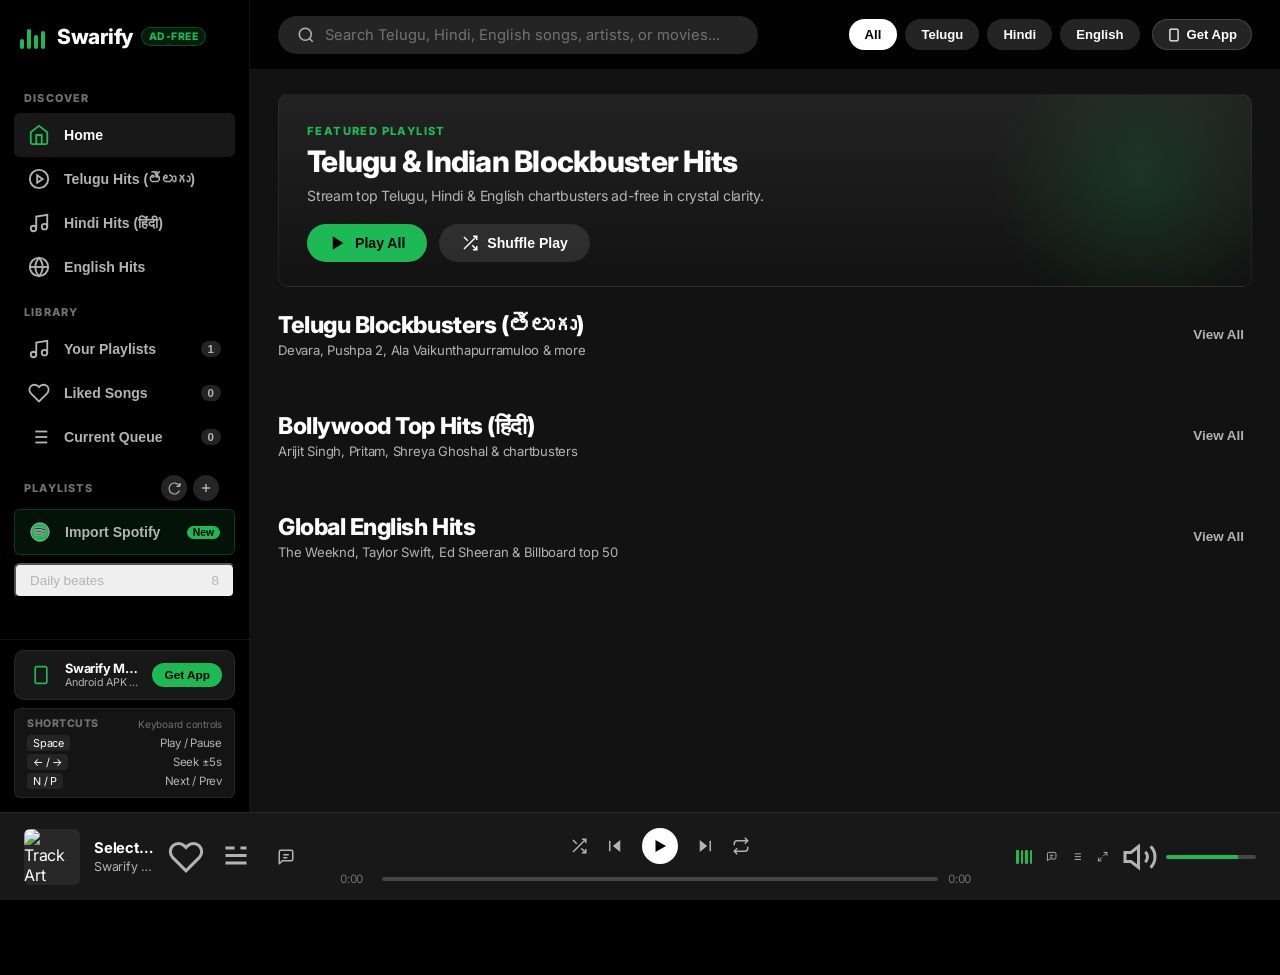
==== commit 0fa3b674: "Redesign playlist UI to Spotify design for mobile and laptop" ====
--- a/static/index.html
+++ b/static/index.html
@@ -18,7 +18,7 @@
   <link rel="preconnect" href="https://fonts.googleapis.com">
   <link rel="preconnect" href="https://fonts.gstatic.com" crossorigin>
   <link href="https://fonts.googleapis.com/css2?family=Inter:wght@400;500;600;700;800&family=Plus+Jakarta+Sans:wght@600;700;800&display=swap" rel="stylesheet" media="print" onload="this.media='all'">
-  <link rel="stylesheet" href="/static/styles.css?v=27.0" />
+  <link rel="stylesheet" href="/static/styles.css?v=28.0" />
   <style>
     /* Critical 0ms render styles & zero overflow-x */
     *, *::before, *::after { box-sizing: border-box; }
@@ -456,6 +456,63 @@
     </div>
   </div>
 
+  
+  <!-- Edit Playlist Details Modal -->
+  <div class="modal-overlay hidden" id="edit-playlist-modal">
+    <div class="modal-card">
+      <div class="modal-header">
+        <h3>Edit Playlist Details</h3>
+        <button class="modal-close-btn" id="close-edit-pl-modal">&times;</button>
+      </div>
+      <div class="modal-body">
+        <div class="form-group">
+          <label for="edit-pl-name-input">Playlist Name</label>
+          <input type="text" id="edit-pl-name-input" placeholder="e.g. Daily beates" maxlength="50" autocomplete="off" />
+        </div>
+        <div class="form-group">
+          <label for="edit-pl-desc-input">Description (optional)</label>
+          <input type="text" id="edit-pl-desc-input" placeholder="e.g. Favorite tracks and daily hits" maxlength="120" autocomplete="off" />
+        </div>
+      </div>
+      <div class="modal-footer">
+        <button class="btn-secondary modal-cancel-btn" id="cancel-edit-pl-btn">Cancel</button>
+        <button class="btn-primary" id="save-edit-pl-btn">Save Changes</button>
+      </div>
+    </div>
+  </div>
+
+  <!-- Spotify-Style Options Bottom Sheet -->
+  <div class="modal-overlay hidden" id="sp-options-sheet">
+    <div class="sp-sheet-content">
+      <div class="sp-sheet-handle"></div>
+      <div class="sp-sheet-header" id="sp-sheet-header"></div>
+      <div class="sp-sheet-items" id="sp-sheet-items"></div>
+      <button type="button" class="sp-sheet-close-btn" id="sp-sheet-close">Close</button>
+    </div>
+  </div>
+
+  <!-- In-Playlist Add Songs Modal -->
+  <div class="modal-overlay hidden" id="sp-add-songs-modal">
+    <div class="modal-card sp-add-songs-card">
+      <div class="modal-header">
+        <div>
+          <h3 style="margin: 0; font-size: 1.15rem;">Add Songs to Playlist</h3>
+          <span style="font-size: 0.8rem; color: #a7a7a7;" id="sp-add-songs-pl-name">Add tracks instantly</span>
+        </div>
+        <button class="modal-close-btn" id="close-sp-add-songs-modal">&times;</button>
+      </div>
+      <div class="modal-body" style="padding-top: 10px;">
+        <div class="sp-search-bar-wrap" style="margin: 0 0 16px 0;">
+          <div class="sp-search-input-box">
+            <svg class="sp-search-icon" viewBox="0 0 24 24" fill="none" stroke="currentColor" stroke-width="2.2"><circle cx="11" cy="11" r="7"></circle><line x1="16.5" y1="16.5" x2="22" y2="22"></line></svg>
+            <input type="text" id="sp-add-songs-search-input" class="sp-search-input" placeholder="Search Telugu, Hindi, English songs..." autocomplete="off" />
+          </div>
+        </div>
+        <div class="sp-add-songs-results" id="sp-add-songs-results"></div>
+      </div>
+    </div>
+  </div>
+
   <!-- Add to Playlist Modal -->
   <div class="modal-overlay hidden" id="add-to-playlist-modal">
     <div class="modal-card">
@@ -750,6 +807,6 @@
   <!-- Native HTML5 Audio Engine for Background & Screen-Off Playback -->
   <audio id="native-audio" preload="metadata"></audio>
 
-  <script src="/static/app.js?v=27.0"></script>
+  <script src="/static/app.js?v=28.0"></script>
 </body>
 </html>
--- a/static/styles.css
+++ b/static/styles.css
@@ -3586,3 +3586,1067 @@
   }
 }
 
+
+
+/* ==========================================================================
+   Spotify-Style Playlist View (Mobile & Laptop)
+   ========================================================================== */
+
+/* Full View Container */
+.spotify-playlist-view {
+  width: 100%;
+  min-height: 100%;
+  color: #ffffff;
+  display: flex;
+  flex-direction: column;
+  position: relative;
+  background: linear-gradient(180deg, #6c1017 0%, #3e090e 28%, #1a0507 55%, #121212 85%, #121212 100%);
+  animation: spFadeIn 0.25s ease-out;
+}
+
+@keyframes spFadeIn {
+  from { opacity: 0; transform: translateY(6px); }
+  to { opacity: 1; transform: translateY(0); }
+}
+
+/* Mobile Top Sticky Navigation Bar */
+.sp-sticky-top-bar {
+  position: sticky;
+  top: 0;
+  z-index: 95;
+  display: flex;
+  align-items: center;
+  justify-content: space-between;
+  padding: calc(env(safe-area-inset-top, 0px) + 12px) 16px 12px;
+  background: transparent;
+  transition: background-color 0.25s ease, box-shadow 0.25s ease;
+}
+
+.sp-sticky-top-bar.scrolled {
+  background-color: #580d13;
+  box-shadow: 0 4px 16px rgba(0, 0, 0, 0.45);
+}
+
+.sp-top-nav-btn {
+  width: 40px;
+  height: 40px;
+  border-radius: 50%;
+  background: rgba(0, 0, 0, 0.28);
+  border: none;
+  color: #ffffff;
+  display: flex;
+  align-items: center;
+  justify-content: center;
+  cursor: pointer;
+  transition: background-color 0.15s, transform 0.15s;
+  flex-shrink: 0;
+}
+
+.sp-top-nav-btn:hover {
+  background: rgba(255, 255, 255, 0.2);
+  transform: scale(1.05);
+}
+
+.sp-top-nav-btn:active {
+  transform: scale(0.95);
+}
+
+.sp-sticky-title {
+  font-size: 1.05rem;
+  font-weight: 700;
+  color: #ffffff;
+  text-align: center;
+  overflow: hidden;
+  text-overflow: ellipsis;
+  white-space: nowrap;
+  max-width: 60%;
+  opacity: 0;
+  transition: opacity 0.2s ease;
+  pointer-events: none;
+}
+
+.sp-sticky-top-bar.scrolled .sp-sticky-title {
+  opacity: 1;
+}
+
+/* Find in playlist search bar */
+.sp-search-bar-wrap {
+  margin: 4px 16px 20px;
+  position: relative;
+  display: flex;
+  align-items: center;
+}
+
+.sp-search-input-box {
+  width: 100%;
+  display: flex;
+  align-items: center;
+  gap: 10px;
+  background: rgba(255, 255, 255, 0.14);
+  border: 1px solid rgba(255, 255, 255, 0.08);
+  border-radius: 8px;
+  padding: 10px 14px;
+  transition: background-color 0.2s, border-color 0.2s;
+}
+
+.sp-search-input-box:focus-within {
+  background: rgba(255, 255, 255, 0.22);
+  border-color: rgba(255, 255, 255, 0.35);
+}
+
+.sp-search-icon {
+  width: 18px;
+  height: 18px;
+  color: rgba(255, 255, 255, 0.7);
+  flex-shrink: 0;
+}
+
+.sp-search-input {
+  flex: 1;
+  background: transparent;
+  border: none;
+  outline: none;
+  color: #ffffff;
+  font-size: 0.95rem;
+  font-weight: 500;
+  font-family: inherit;
+}
+
+.sp-search-input::placeholder {
+  color: rgba(255, 255, 255, 0.65);
+}
+
+.sp-search-clear-btn {
+  background: transparent;
+  border: none;
+  color: rgba(255, 255, 255, 0.7);
+  cursor: pointer;
+  padding: 4px;
+  display: none;
+  align-items: center;
+  justify-content: center;
+  font-size: 0.85rem;
+}
+
+.sp-search-clear-btn.visible {
+  display: flex;
+}
+
+/* Mobile Artwork Collage & Single Artwork */
+.sp-mobile-header {
+  display: flex;
+  flex-direction: column;
+}
+
+.sp-artwork-container {
+  width: 220px;
+  height: 220px;
+  margin: 6px auto 20px;
+  border-radius: 4px;
+  overflow: hidden;
+  box-shadow: 0 16px 36px rgba(0, 0, 0, 0.65);
+  background: #282828;
+  position: relative;
+  flex-shrink: 0;
+}
+
+/* 2x2 collage */
+.sp-collage-grid {
+  display: grid;
+  grid-template-columns: 1fr 1fr;
+  grid-template-rows: 1fr 1fr;
+  width: 100%;
+  height: 100%;
+}
+
+.sp-collage-grid img {
+  width: 100%;
+  height: 100%;
+  object-fit: cover;
+  display: block;
+}
+
+.sp-single-art img {
+  width: 100%;
+  height: 100%;
+  object-fit: cover;
+  display: block;
+}
+
+.sp-empty-art {
+  width: 100%;
+  height: 100%;
+  display: flex;
+  align-items: center;
+  justify-content: center;
+  background: linear-gradient(135deg, #333333 0%, #1e1e1e 100%);
+  color: #888888;
+}
+
+.sp-empty-art svg {
+  width: 64px;
+  height: 64px;
+}
+
+/* Mobile Metadata */
+.sp-mobile-meta {
+  padding: 0 16px;
+  display: flex;
+  flex-direction: column;
+  gap: 8px;
+}
+
+.sp-mobile-title {
+  font-size: 1.65rem;
+  font-weight: 800;
+  color: #ffffff;
+  margin: 0;
+  letter-spacing: -0.02em;
+  line-height: 1.2;
+}
+
+.sp-mobile-creator-row {
+  display: flex;
+  align-items: center;
+  gap: 8px;
+  font-size: 0.9rem;
+}
+
+.sp-creator-avatar {
+  width: 24px;
+  height: 24px;
+  border-radius: 50%;
+  background: #e91e63;
+  color: #ffffff;
+  font-weight: 700;
+  font-size: 13px;
+  display: flex;
+  align-items: center;
+  justify-content: center;
+  flex-shrink: 0;
+}
+
+.sp-creator-name {
+  font-weight: 700;
+  color: #ffffff;
+}
+
+.sp-creator-add-btn {
+  width: 20px;
+  height: 20px;
+  border-radius: 50%;
+  border: 1px solid rgba(255, 255, 255, 0.45);
+  background: transparent;
+  color: #ffffff;
+  font-size: 14px;
+  display: flex;
+  align-items: center;
+  justify-content: center;
+  cursor: pointer;
+  line-height: 1;
+  padding: 0;
+  transition: border-color 0.15s, transform 0.15s;
+}
+
+.sp-creator-add-btn:hover {
+  border-color: #ffffff;
+  transform: scale(1.1);
+}
+
+.sp-mobile-details {
+  display: flex;
+  align-items: center;
+  gap: 6px;
+  font-size: 0.85rem;
+  color: #a7a7a7;
+  font-weight: 500;
+}
+
+.sp-globe-icon {
+  font-size: 0.95rem;
+  display: inline-flex;
+}
+
+/* Action Bar */
+.sp-action-bar {
+  display: flex;
+  align-items: center;
+  justify-content: space-between;
+  padding: 12px 16px;
+  margin-top: 4px;
+}
+
+.sp-actions-left {
+  display: flex;
+  align-items: center;
+  gap: 16px;
+}
+
+.sp-actions-right {
+  display: flex;
+  align-items: center;
+  gap: 16px;
+}
+
+.sp-action-icon-btn {
+  background: transparent;
+  border: none;
+  color: #b3b3b3;
+  cursor: pointer;
+  padding: 6px;
+  border-radius: 50%;
+  display: flex;
+  align-items: center;
+  justify-content: center;
+  transition: color 0.15s, transform 0.15s;
+  position: relative;
+}
+
+.sp-action-icon-btn:hover {
+  color: #ffffff;
+  transform: scale(1.08);
+}
+
+.sp-action-icon-btn:active {
+  transform: scale(0.95);
+}
+
+.sp-action-icon-btn.active {
+  color: #1DB954;
+}
+
+.sp-shuffle-dot {
+  position: absolute;
+  bottom: 0;
+  left: 50%;
+  transform: translateX(-50%);
+  width: 4px;
+  height: 4px;
+  border-radius: 50%;
+  background-color: #1DB954;
+  display: none;
+}
+
+.sp-action-icon-btn.active .sp-shuffle-dot {
+  display: block;
+}
+
+.sp-big-play-btn {
+  width: 52px;
+  height: 52px;
+  border-radius: 50%;
+  background-color: #1DB954;
+  color: #000000;
+  border: none;
+  display: flex;
+  align-items: center;
+  justify-content: center;
+  cursor: pointer;
+  box-shadow: 0 8px 18px rgba(0, 0, 0, 0.4);
+  transition: transform 0.15s, background-color 0.15s;
+  flex-shrink: 0;
+}
+
+.sp-big-play-btn:hover {
+  background-color: #1ed760;
+  transform: scale(1.05);
+}
+
+.sp-big-play-btn:active {
+  transform: scale(0.96);
+}
+
+.sp-big-play-btn svg {
+  width: 22px;
+  height: 22px;
+  fill: currentColor;
+}
+
+/* Action Chips / Pills Row */
+.sp-chips-bar {
+  display: flex;
+  align-items: center;
+  gap: 8px;
+  padding: 4px 16px 14px;
+  overflow-x: auto;
+  scrollbar-width: none;
+  -webkit-overflow-scrolling: touch;
+}
+
+.sp-chips-bar::-webkit-scrollbar {
+  display: none;
+}
+
+.sp-chip-pill {
+  background: rgba(255, 255, 255, 0.12);
+  border: 1px solid rgba(255, 255, 255, 0.1);
+  color: #ffffff;
+  border-radius: 20px;
+  padding: 7px 14px;
+  font-size: 0.82rem;
+  font-weight: 600;
+  white-space: nowrap;
+  display: flex;
+  align-items: center;
+  gap: 6px;
+  cursor: pointer;
+  transition: background-color 0.15s, transform 0.15s;
+  user-select: none;
+}
+
+.sp-chip-pill:hover {
+  background: rgba(255, 255, 255, 0.22);
+}
+
+.sp-chip-pill:active {
+  transform: scale(0.96);
+}
+
+.sp-chip-pill .sp-chip-icon {
+  font-size: 0.95rem;
+  font-weight: 700;
+  line-height: 1;
+}
+
+/* Tracklist Section */
+.sp-tracklist-section {
+  display: flex;
+  flex-direction: column;
+  padding: 4px 0 32px;
+}
+
+.sp-tracklist-header-desktop {
+  display: none;
+}
+
+/* Track Row */
+.sp-track-item {
+  display: flex;
+  align-items: center;
+  padding: 8px 16px;
+  gap: 12px;
+  cursor: pointer;
+  border-radius: 6px;
+  margin: 1px 8px;
+  transition: background-color 0.15s;
+  user-select: none;
+}
+
+.sp-track-item:hover {
+  background-color: rgba(255, 255, 255, 0.08);
+}
+
+.sp-track-item:active {
+  background-color: rgba(255, 255, 255, 0.14);
+}
+
+.sp-track-item.is-current {
+  background-color: rgba(255, 255, 255, 0.05);
+}
+
+.sp-track-main-cell {
+  display: flex;
+  align-items: center;
+  gap: 12px;
+  min-width: 0;
+  flex: 1;
+}
+
+.sp-track-thumb-wrap {
+  width: 48px;
+  height: 48px;
+  border-radius: 4px;
+  overflow: hidden;
+  background-color: #282828;
+  flex-shrink: 0;
+  position: relative;
+}
+
+.sp-track-thumb {
+  width: 100%;
+  height: 100%;
+  object-fit: cover;
+  display: block;
+}
+
+.sp-track-col-index {
+  display: none;
+}
+
+.sp-track-info {
+  flex: 1;
+  min-width: 0;
+  display: flex;
+  flex-direction: column;
+  justify-content: center;
+  gap: 3px;
+}
+
+.sp-track-title {
+  font-size: 0.95rem;
+  font-weight: 600;
+  color: #ffffff;
+  overflow: hidden;
+  text-overflow: ellipsis;
+  white-space: nowrap;
+  line-height: 1.3;
+}
+
+.sp-track-item.is-current .sp-track-title {
+  color: #1DB954;
+  font-weight: 700;
+}
+
+.sp-track-subtitle {
+  display: flex;
+  align-items: center;
+  gap: 6px;
+  font-size: 0.82rem;
+  color: #a7a7a7;
+  overflow: hidden;
+  text-overflow: ellipsis;
+  white-space: nowrap;
+}
+
+.sp-explicit-tag {
+  display: inline-block;
+  background-color: #555555;
+  color: #121212;
+  font-size: 0.62rem;
+  font-weight: 800;
+  padding: 1px 4px;
+  border-radius: 2px;
+  text-transform: uppercase;
+  letter-spacing: 0.5px;
+  line-height: 1.1;
+  flex-shrink: 0;
+}
+
+.sp-track-artist {
+  overflow: hidden;
+  text-overflow: ellipsis;
+  white-space: nowrap;
+}
+
+.sp-track-col-album,
+.sp-track-col-duration {
+  display: none;
+}
+
+.sp-track-actions {
+  display: flex;
+  align-items: center;
+  flex-shrink: 0;
+}
+
+.sp-track-options-btn {
+  background: transparent;
+  border: none;
+  color: #a7a7a7;
+  cursor: pointer;
+  padding: 8px 6px;
+  display: flex;
+  align-items: center;
+  justify-content: center;
+  transition: color 0.15s, transform 0.15s;
+}
+
+.sp-track-options-btn:hover {
+  color: #ffffff;
+  transform: scale(1.15);
+}
+
+/* Mini Equalizer */
+.sp-playing-eq {
+  display: none;
+  align-items: flex-end;
+  gap: 2px;
+  height: 14px;
+}
+
+.sp-track-item.is-current .sp-playing-eq {
+  display: flex;
+}
+
+.sp-playing-eq span {
+  width: 3px;
+  background-color: #1DB954;
+  border-radius: 1px;
+  animation: spEqAnim 1s ease-in-out infinite alternate;
+}
+
+.sp-playing-eq span:nth-child(1) { height: 60%; animation-delay: 0s; }
+.sp-playing-eq span:nth-child(2) { height: 100%; animation-delay: 0.25s; }
+.sp-playing-eq span:nth-child(3) { height: 40%; animation-delay: 0.5s; }
+
+@keyframes spEqAnim {
+  0% { height: 25%; }
+  100% { height: 100%; }
+}
+
+/* Empty State Card */
+.sp-empty-playlist-card {
+  padding: 48px 24px;
+  text-align: center;
+  display: flex;
+  flex-direction: column;
+  align-items: center;
+  gap: 14px;
+  color: #a7a7a7;
+}
+
+.sp-empty-playlist-card h3 {
+  font-size: 1.25rem;
+  color: #ffffff;
+  margin: 0;
+}
+
+.sp-empty-playlist-card p {
+  font-size: 0.9rem;
+  max-width: 320px;
+  margin: 0;
+  line-height: 1.5;
+}
+
+.sp-btn-find-songs {
+  background-color: #ffffff;
+  color: #000000;
+  border: none;
+  font-weight: 700;
+  font-size: 0.9rem;
+  padding: 10px 24px;
+  border-radius: 24px;
+  cursor: pointer;
+  margin-top: 8px;
+  transition: transform 0.15s, background-color 0.15s;
+}
+
+.sp-btn-find-songs:hover {
+  background-color: #f0f0f0;
+  transform: scale(1.04);
+}
+
+/* Spotify Action Sheet */
+#sp-options-sheet .sp-sheet-content {
+  position: fixed;
+  bottom: 0;
+  left: 0;
+  right: 0;
+  background: #242424;
+  border-radius: 16px 16px 0 0;
+  padding: 12px 16px 28px;
+  max-height: 80vh;
+  overflow-y: auto;
+  box-shadow: 0 -8px 30px rgba(0,0,0,0.7);
+  animation: spSlideUp 0.2s ease-out;
+  z-index: 1000;
+  max-width: 480px;
+  margin: 0 auto;
+}
+
+@keyframes spSlideUp {
+  from { transform: translateY(100%); }
+  to { transform: translateY(0); }
+}
+
+.sp-sheet-handle {
+  width: 36px;
+  height: 4px;
+  background: rgba(255, 255, 255, 0.3);
+  border-radius: 2px;
+  margin: 4px auto 14px;
+}
+
+.sp-sheet-header {
+  display: flex;
+  align-items: center;
+  gap: 12px;
+  padding-bottom: 14px;
+  border-bottom: 1px solid rgba(255, 255, 255, 0.1);
+  margin-bottom: 8px;
+}
+
+.sp-sheet-thumb {
+  width: 52px;
+  height: 52px;
+  border-radius: 4px;
+  object-fit: cover;
+}
+
+.sp-sheet-meta {
+  flex: 1;
+  min-width: 0;
+}
+
+.sp-sheet-title {
+  font-size: 1rem;
+  font-weight: 700;
+  color: #fff;
+  overflow: hidden;
+  text-overflow: ellipsis;
+  white-space: nowrap;
+}
+
+.sp-sheet-sub {
+  font-size: 0.85rem;
+  color: #a7a7a7;
+  overflow: hidden;
+  text-overflow: ellipsis;
+  white-space: nowrap;
+}
+
+.sp-sheet-item {
+  display: flex;
+  align-items: center;
+  gap: 16px;
+  width: 100%;
+  padding: 14px 8px;
+  background: transparent;
+  border: none;
+  color: #ffffff;
+  font-size: 0.95rem;
+  font-weight: 500;
+  text-align: left;
+  cursor: pointer;
+  border-radius: 8px;
+  transition: background-color 0.15s;
+}
+
+.sp-sheet-item:hover {
+  background-color: rgba(255, 255, 255, 0.08);
+}
+
+.sp-sheet-item svg {
+  width: 22px;
+  height: 22px;
+  color: #b3b3b3;
+  flex-shrink: 0;
+}
+
+.sp-sheet-close-btn {
+  width: 100%;
+  padding: 12px;
+  margin-top: 10px;
+  border-radius: 24px;
+  background: rgba(255, 255, 255, 0.1);
+  border: none;
+  color: #fff;
+  font-weight: 700;
+  cursor: pointer;
+}
+
+/* In-Playlist Add Songs Modal */
+.sp-add-songs-card {
+  max-width: 540px !important;
+  max-height: 85vh;
+  display: flex;
+  flex-direction: column;
+}
+
+.sp-add-songs-results {
+  max-height: 55vh;
+  overflow-y: auto;
+  display: flex;
+  flex-direction: column;
+  gap: 4px;
+  padding-right: 4px;
+}
+
+.sp-add-song-row {
+  display: flex;
+  align-items: center;
+  gap: 12px;
+  padding: 8px 10px;
+  border-radius: 6px;
+  transition: background-color 0.15s;
+}
+
+.sp-add-song-row:hover {
+  background-color: rgba(255, 255, 255, 0.08);
+}
+
+.sp-add-song-thumb {
+  width: 44px;
+  height: 44px;
+  border-radius: 4px;
+  object-fit: cover;
+  flex-shrink: 0;
+}
+
+.sp-add-song-info {
+  flex: 1;
+  min-width: 0;
+}
+
+.sp-add-song-title {
+  font-size: 0.92rem;
+  font-weight: 600;
+  color: #fff;
+  overflow: hidden;
+  text-overflow: ellipsis;
+  white-space: nowrap;
+}
+
+.sp-add-song-artist {
+  font-size: 0.8rem;
+  color: #a7a7a7;
+  overflow: hidden;
+  text-overflow: ellipsis;
+  white-space: nowrap;
+}
+
+.sp-btn-add-track-action {
+  background: rgba(255, 255, 255, 0.12);
+  border: 1px solid rgba(255, 255, 255, 0.2);
+  color: #fff;
+  border-radius: 20px;
+  padding: 6px 14px;
+  font-size: 0.82rem;
+  font-weight: 600;
+  cursor: pointer;
+  display: flex;
+  align-items: center;
+  gap: 4px;
+  transition: all 0.15s;
+}
+
+.sp-btn-add-track-action:hover {
+  background: #1DB954;
+  color: #000;
+  border-color: #1DB954;
+}
+
+.sp-btn-add-track-action.added {
+  background: rgba(29, 185, 84, 0.2);
+  color: #1DB954;
+  border-color: #1DB954;
+}
+
+/* ==========================================================================
+   Desktop / Laptop Media Query (min-width: 769px)
+   ========================================================================== */
+@media (min-width: 769px) {
+  .spotify-playlist-view {
+    background: linear-gradient(180deg, #6c1017 0%, #3e090e 240px, #121212 400px, #121212 100%);
+    padding: 0 0 60px 0;
+  }
+
+  .sp-sticky-top-bar {
+    display: none !important;
+  }
+
+  .sp-mobile-header {
+    display: none !important;
+  }
+
+  .sp-desktop-header {
+    display: flex !important;
+    align-items: flex-end;
+    gap: 28px;
+    padding: 32px 32px 24px 32px;
+    background: linear-gradient(180deg, rgba(255,255,255,0.06) 0%, transparent 100%);
+  }
+
+  .sp-desktop-header .sp-artwork-container {
+    width: 232px;
+    height: 232px;
+    margin: 0;
+    box-shadow: 0 16px 40px rgba(0, 0, 0, 0.7);
+  }
+
+  .sp-desktop-meta {
+    flex: 1;
+    display: flex;
+    flex-direction: column;
+    gap: 6px;
+    min-width: 0;
+  }
+
+  .sp-desktop-type {
+    font-size: 0.8rem;
+    font-weight: 700;
+    text-transform: uppercase;
+    letter-spacing: 1px;
+    color: #ffffff;
+  }
+
+  .sp-desktop-title {
+    font-size: clamp(2.2rem, 4vw, 4.5rem);
+    font-weight: 900;
+    color: #ffffff;
+    margin: 0;
+    letter-spacing: -0.04em;
+    line-height: 1.05;
+    word-break: break-word;
+  }
+
+  .sp-desktop-desc {
+    font-size: 0.95rem;
+    color: rgba(255, 255, 255, 0.7);
+    margin: 6px 0 8px;
+    line-height: 1.4;
+  }
+
+  .sp-desktop-creator-row {
+    display: flex;
+    align-items: center;
+    gap: 8px;
+    font-size: 0.9rem;
+    font-weight: 500;
+    color: #ffffff;
+  }
+
+  .sp-meta-dot {
+    color: rgba(255, 255, 255, 0.7);
+  }
+
+  .sp-desktop-duration {
+    color: #a7a7a7;
+  }
+
+  /* Desktop Action Bar */
+  .sp-action-bar {
+    padding: 20px 32px;
+    background: rgba(18, 18, 18, 0.5);
+  }
+
+  .sp-big-play-btn {
+    width: 56px;
+    height: 56px;
+  }
+
+  .sp-big-play-btn svg {
+    width: 24px;
+    height: 24px;
+  }
+
+  .sp-chips-bar {
+    padding: 0 32px 16px;
+  }
+
+  /* Desktop In-Playlist Search */
+  .sp-search-bar-wrap {
+    margin: 0 32px 16px auto;
+    max-width: 300px;
+  }
+
+  /* Tracklist Table Header */
+  .sp-tracklist-section {
+    padding: 0 32px 40px;
+  }
+
+  .sp-tracklist-header-desktop {
+    display: grid;
+    grid-template-columns: 48px 4fr 3fr 1fr;
+    padding: 0 16px 8px;
+    border-bottom: 1px solid rgba(255, 255, 255, 0.1);
+    font-size: 0.75rem;
+    font-weight: 600;
+    text-transform: uppercase;
+    letter-spacing: 1px;
+    color: #a7a7a7;
+    margin-bottom: 8px;
+  }
+
+  .sp-th-index { text-align: center; }
+  .sp-th-duration { text-align: right; }
+
+  /* Desktop Track Row */
+  .sp-track-item {
+    display: grid;
+    grid-template-columns: 48px 4fr 3fr 1fr;
+    align-items: center;
+    padding: 8px 16px;
+    margin: 1px 0;
+    gap: 14px;
+    border-radius: 4px;
+  }
+
+  .sp-track-col-index {
+    display: flex;
+    align-items: center;
+    justify-content: center;
+    width: 32px;
+    color: #a7a7a7;
+    font-size: 0.95rem;
+    font-weight: 500;
+  }
+
+  .sp-track-item:hover .sp-track-num {
+    display: none;
+  }
+
+  .sp-track-hover-play {
+    display: none;
+    background: transparent;
+    border: none;
+    color: #ffffff;
+    cursor: pointer;
+  }
+
+  .sp-track-item:hover .sp-track-hover-play {
+    display: flex;
+    align-items: center;
+    justify-content: center;
+  }
+
+  .sp-track-item.is-current .sp-track-num {
+    display: none;
+  }
+
+  .sp-track-item.is-current:hover .sp-track-hover-play {
+    display: flex;
+  }
+
+  .sp-track-item.is-current:not(:hover) .sp-playing-eq {
+    display: flex;
+  }
+
+  .sp-track-main-cell {
+    display: flex;
+    align-items: center;
+    gap: 14px;
+    min-width: 0;
+  }
+
+  .sp-track-thumb-wrap {
+    width: 44px;
+    height: 44px;
+  }
+
+  .sp-track-col-album {
+    display: block;
+    font-size: 0.88rem;
+    color: #a7a7a7;
+    overflow: hidden;
+    text-overflow: ellipsis;
+    white-space: nowrap;
+  }
+
+  .sp-track-col-duration {
+    display: flex;
+    align-items: center;
+    justify-content: flex-end;
+    gap: 16px;
+    font-size: 0.88rem;
+    color: #a7a7a7;
+  }
+}
+
+/* ==========================================================================
+   Mobile-specific View Overrides for Playlist View
+   ========================================================================== */
+@media (max-width: 768px) {
+  body.is-playlist-view .top-header {
+    display: none !important;
+  }
+
+  body.is-playlist-view .content-scrollable {
+    padding: 0 0 170px 0 !important;
+  }
+
+  .sp-desktop-header {
+    display: none !important;
+  }
+}
+
